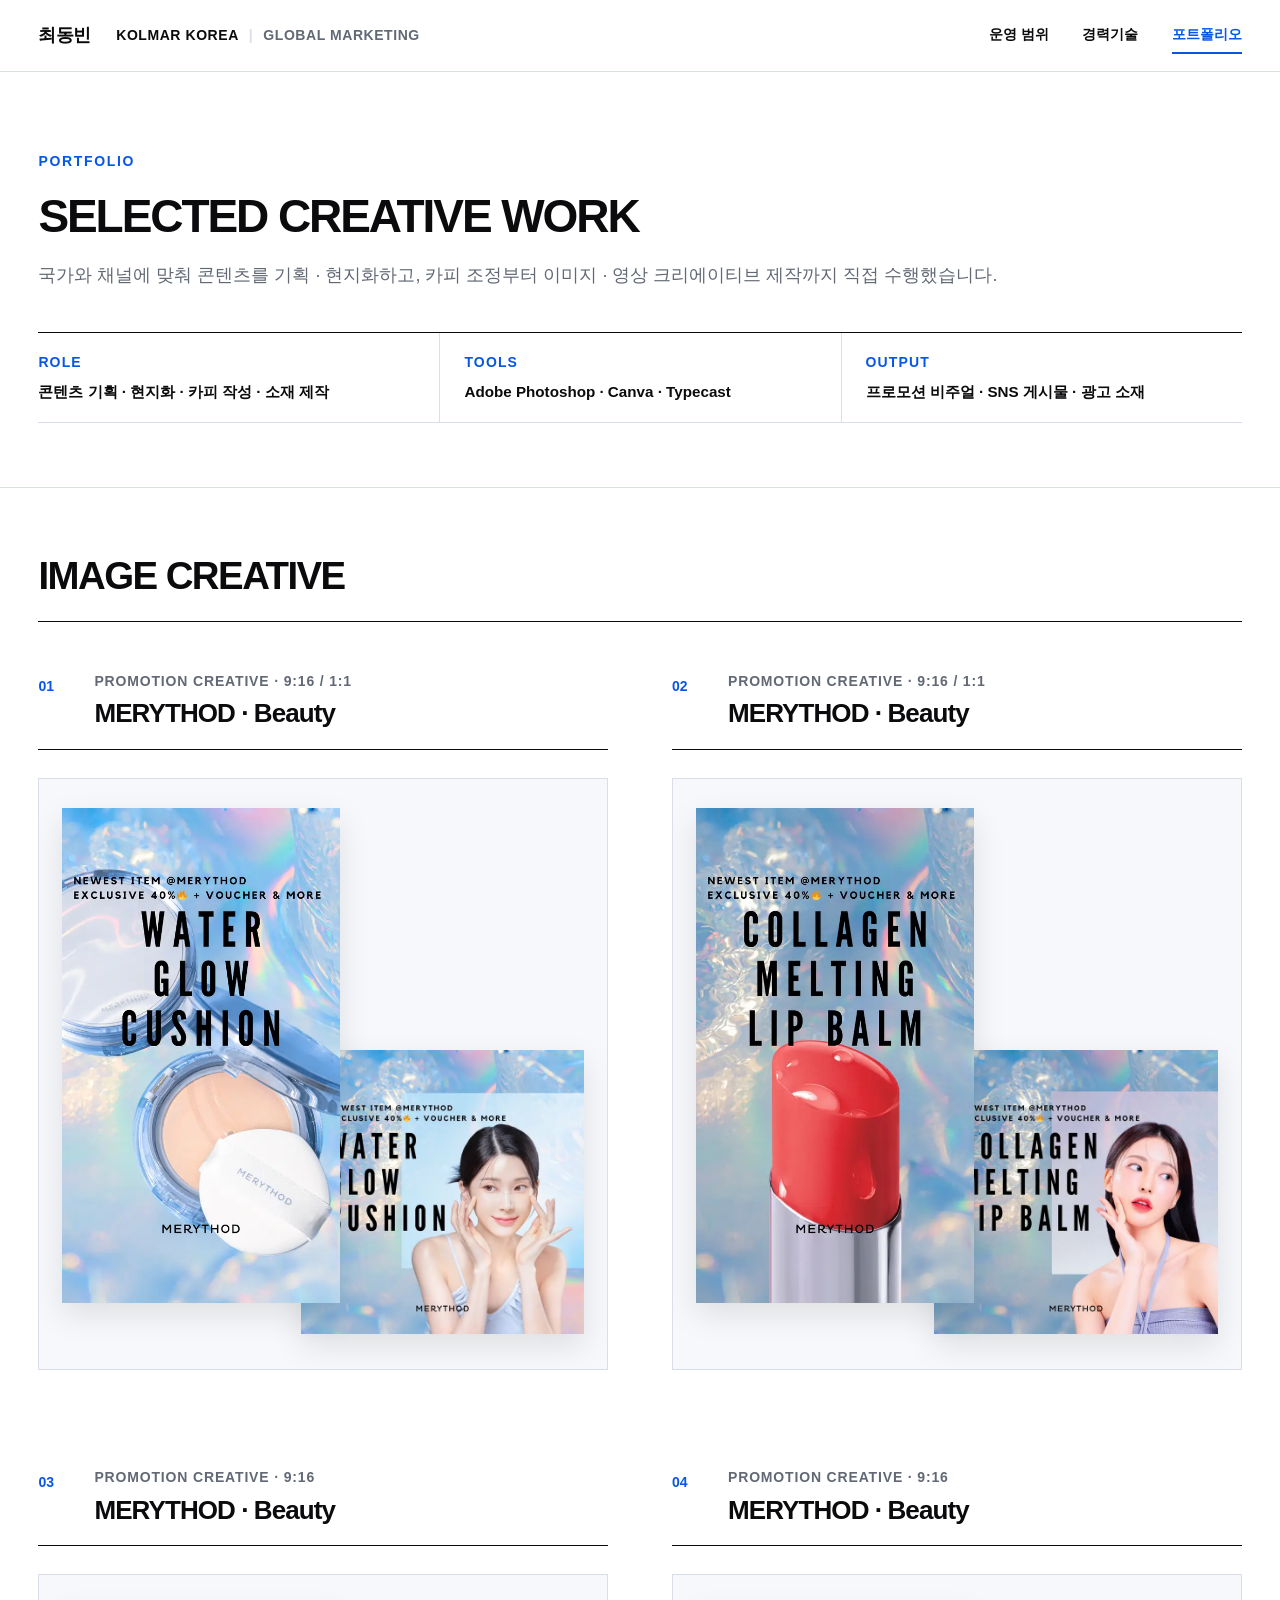
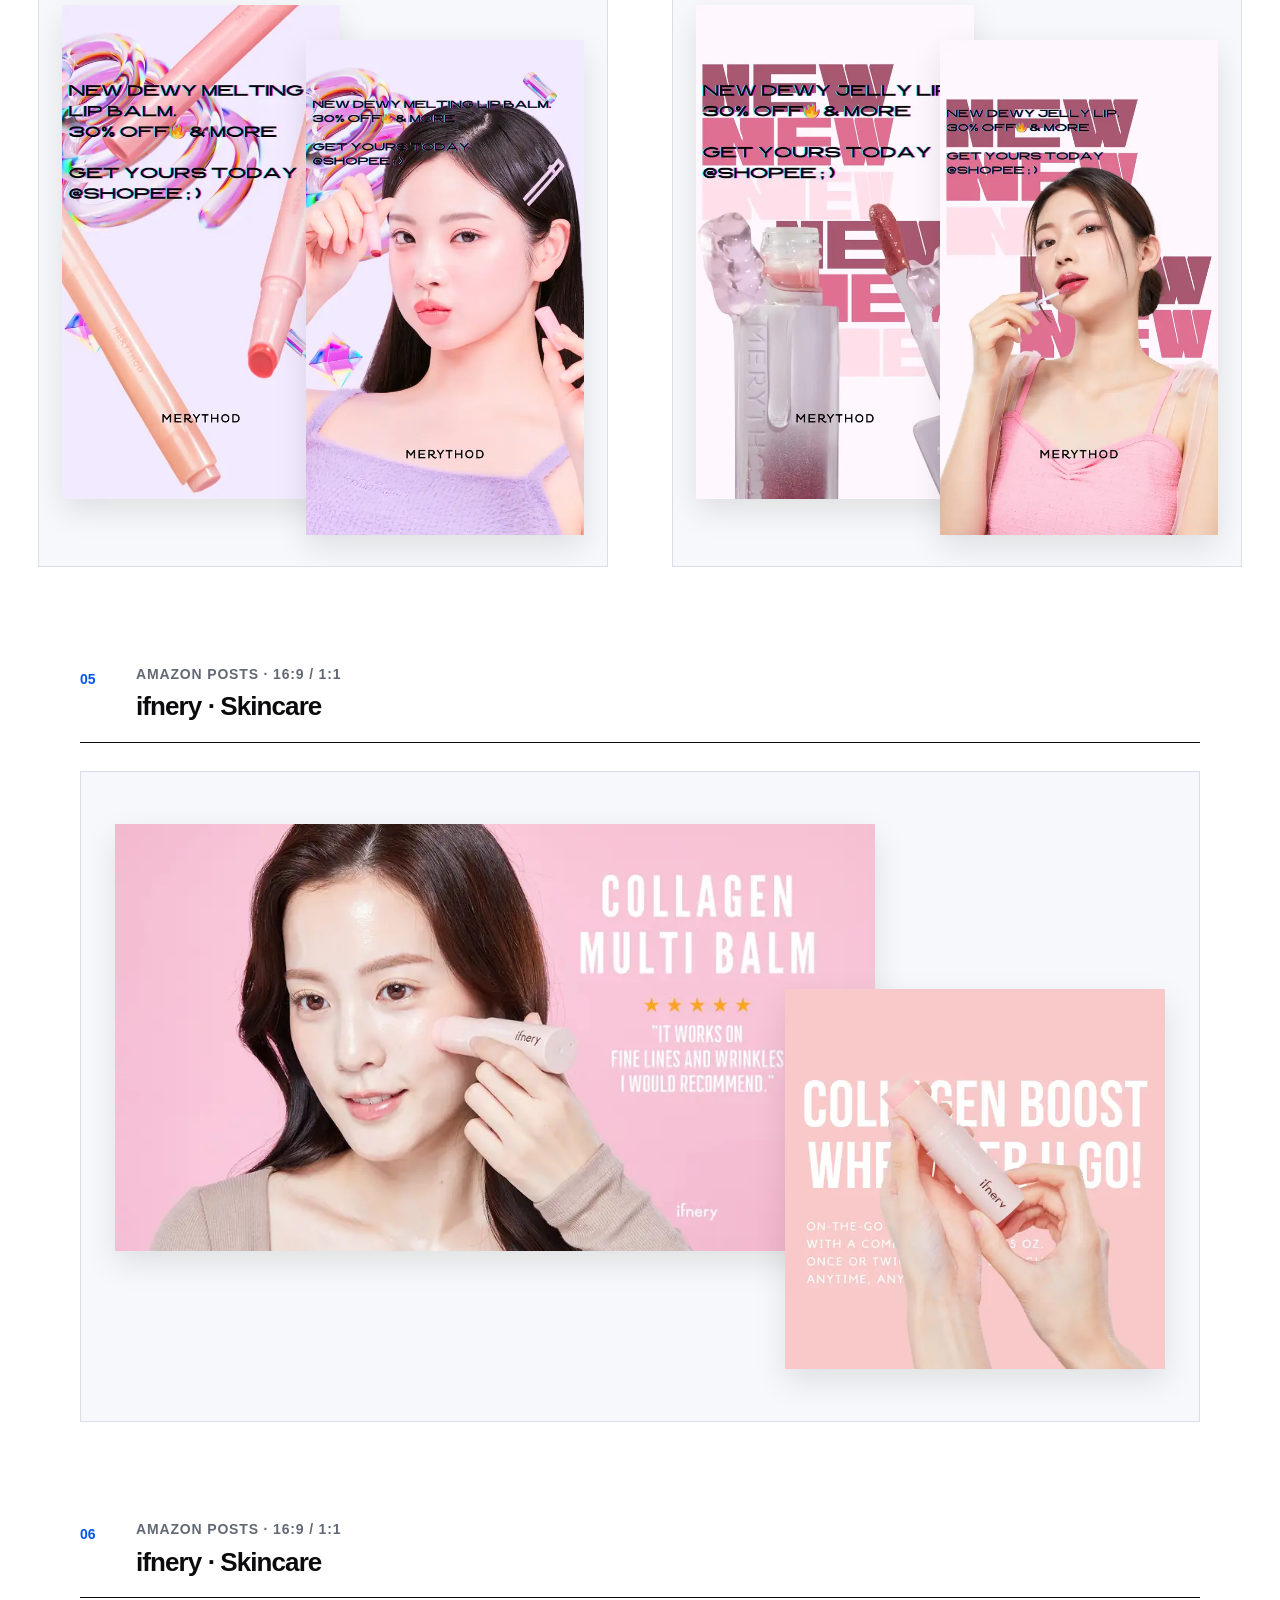
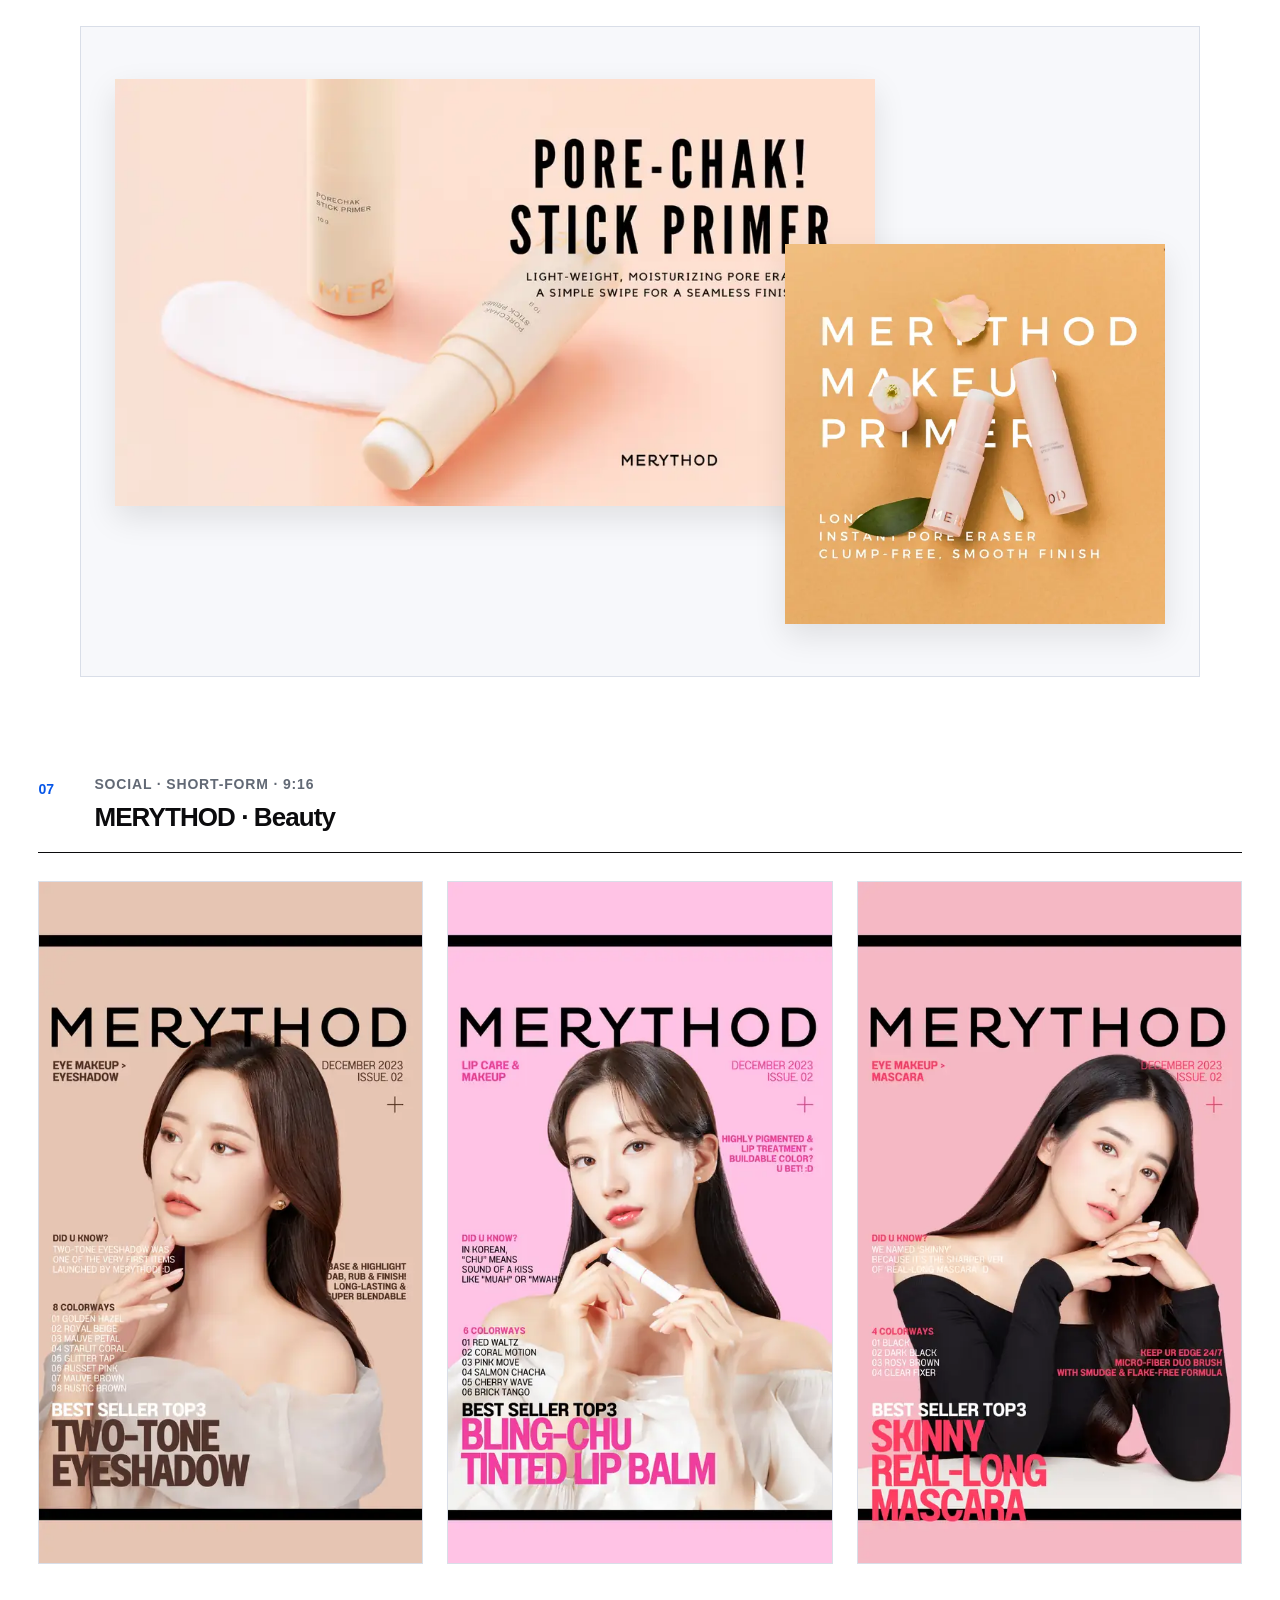
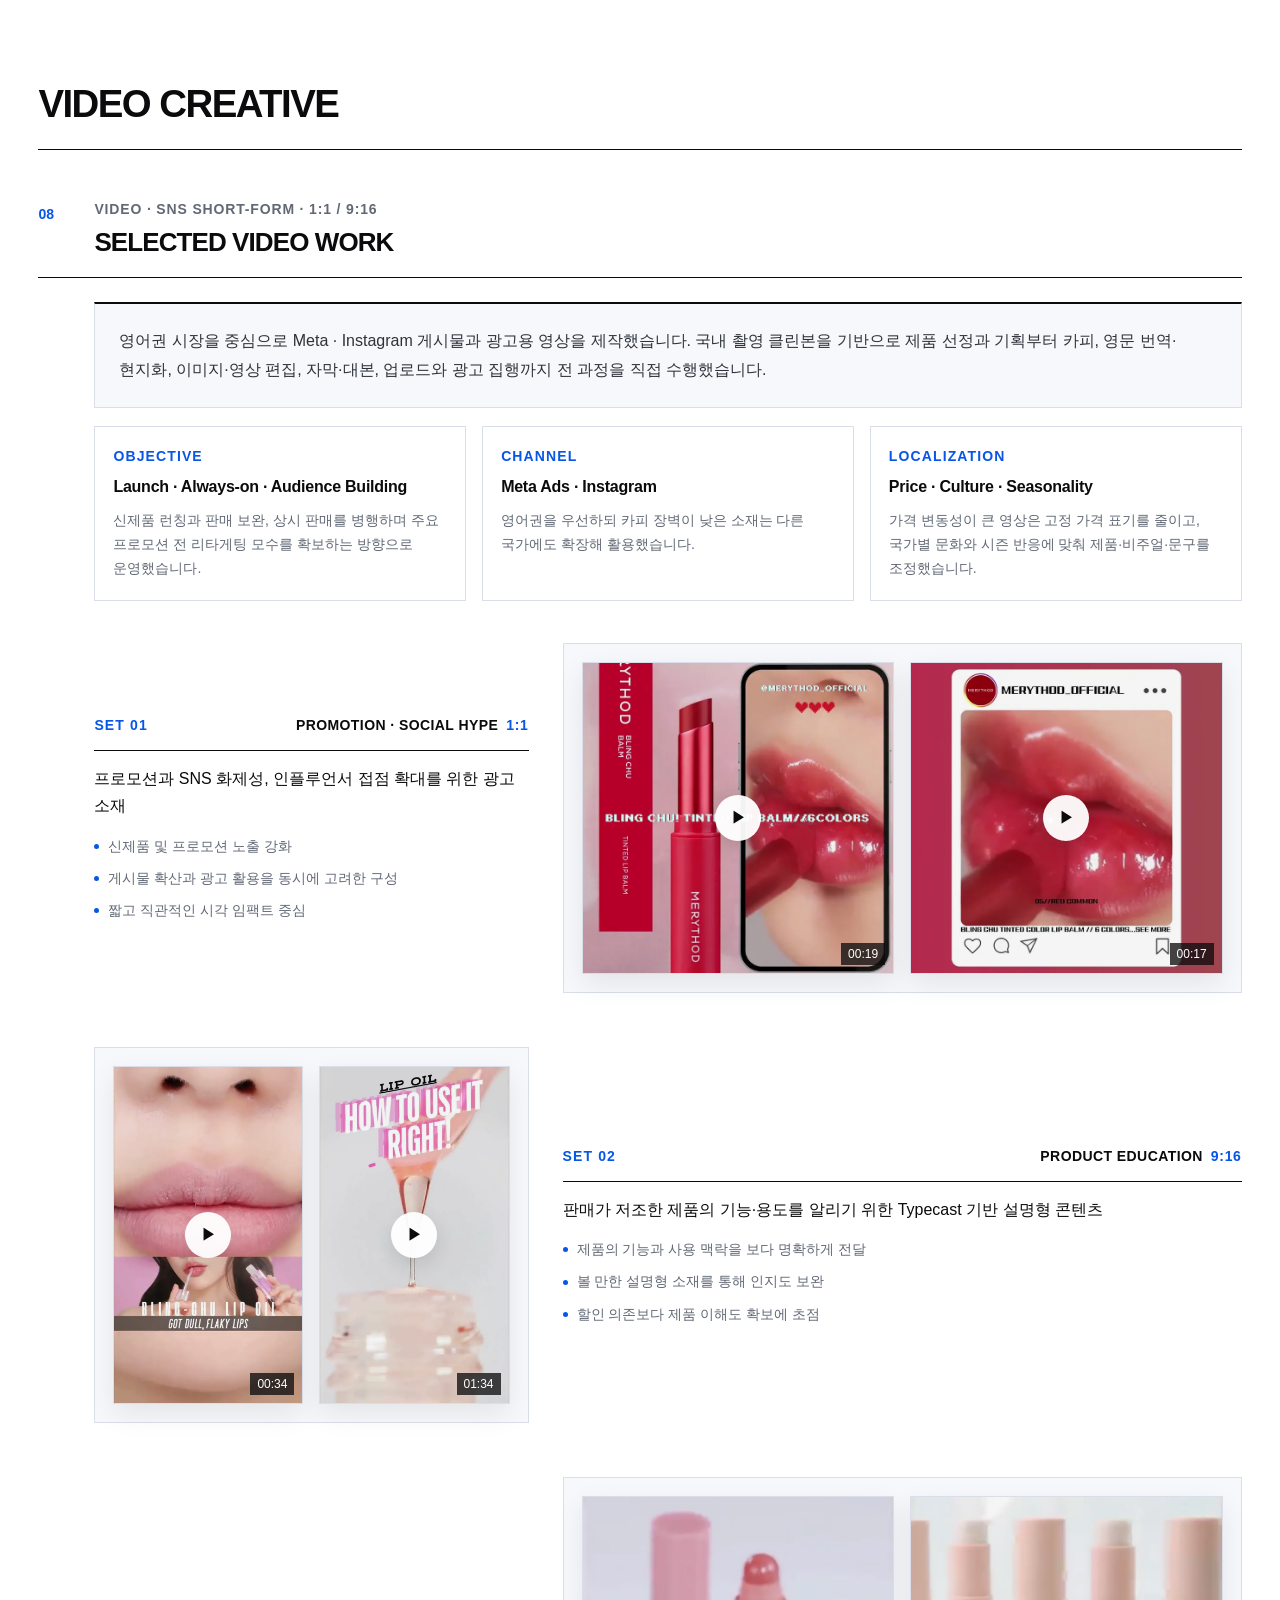
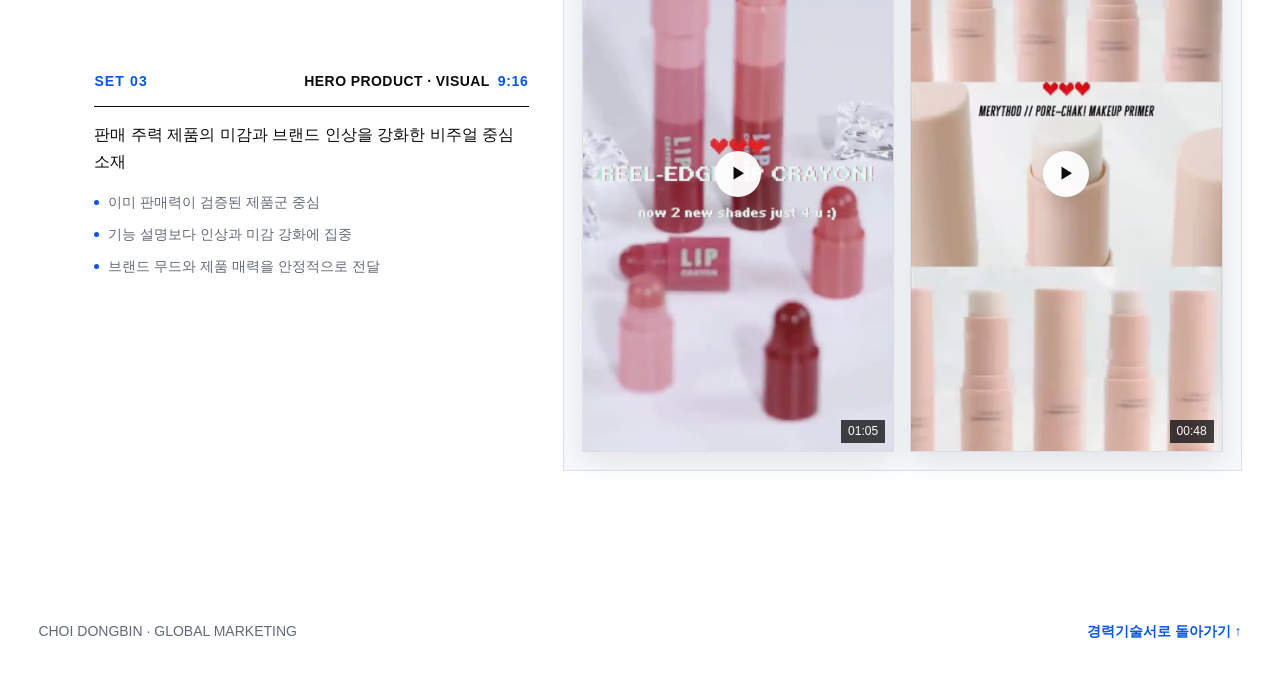
==== portfolio.html @ b10234ad "Refresh portfolio equal-column stylesheet" ====
<!doctype html>
<html lang="ko">
<head>
  <meta charset="UTF-8" />
  <meta name="viewport" content="width=device-width, initial-scale=1.0" />
  <meta name="description" content="최동빈 포트폴리오 | 글로벌 마케팅 콘텐츠 기획 · 현지화 · 크리에이티브 제작" />
  <meta name="theme-color" content="#ffffff" />
  <title>최동빈 | 포트폴리오</title>
  <link rel="stylesheet" href="styles.css?v=20260928-equal-meta-2" />
  <script src="script.js" defer></script>
</head>
<body>
  <a class="skip-link" href="#main">본문으로 바로가기</a>
  <header class="site-header">
    <a class="brand" href="index.html#top">최동빈</a>
    <div class="application-label" aria-label="지원 회사 및 직무">
      <strong>KOLMAR KOREA</strong>
      <span class="application-divider" aria-hidden="true">|</span>
      <span class="application-role">GLOBAL MARKETING</span>
    </div>
    <button class="menu-button" type="button" aria-expanded="false" aria-controls="site-nav">
      <span></span><span></span><span></span><span class="sr-only">메뉴 열기</span>
    </button>
    <nav id="site-nav" class="site-nav" aria-label="주요 메뉴">
      <a href="index.html#scope">운영 범위</a>
      <a href="index.html#career">경력기술</a>
      <a href="portfolio.html" aria-current="page">포트폴리오</a>
    </nav>
  </header>

  <main id="main" class="portfolio-main">
    <section class="portfolio-hero shell">
      <div class="eyebrow">PORTFOLIO</div>
      <h1>SELECTED CREATIVE WORK</h1>
      <p class="portfolio-intro">국가와 채널에 맞춰 콘텐츠를 기획 · 현지화하고, 카피 조정부터 이미지 · 영상 크리에이티브 제작까지 직접 수행했습니다.</p>

      <div class="portfolio-meta" aria-label="포트폴리오 제작 범위">
        <div><span>ROLE</span><strong>콘텐츠 기획 · 현지화 · 카피 작성 · 소재 제작</strong></div>
        <div><span>TOOLS</span><strong>Adobe Photoshop · Canva · Typecast</strong></div>
        <div><span>OUTPUT</span><strong>프로모션 비주얼 · SNS 게시물 · 광고 소재</strong></div>
      </div>
    </section>

    <section class="portfolio-gallery shell" aria-label="선별 크리에이티브 작업물">
      <header class="portfolio-section-intro" aria-labelledby="image-creative-title">
        <div class="portfolio-section-copy">
          <h2 id="image-creative-title">IMAGE CREATIVE</h2>
</div>
      </header>
      <div class="portfolio-pair">
        <article class="creative-case">
          <header class="creative-head">
            <span>01</span>
            <div>
              <p>PROMOTION CREATIVE · 9:16 / 1:1</p>
              <h2>MERYTHOD · Beauty</h2>
            </div>
          </header>
          <div class="creative-stack mixed-stack">
            <img class="creative-portrait" src="assets/portfolio/water-glow-916.webp" alt="메리쏘드 Water Glow Cushion 9대16 프로비디오 크리에이티브" />
            <img class="creative-square" src="assets/portfolio/water-glow-square.webp" alt="메리쏘드 Water Glow Cushion 1대1 프로비디오 크리에이티브" />
          </div>
        </article>

        <article class="creative-case">
          <header class="creative-head">
            <span>02</span>
            <div>
              <p>PROMOTION CREATIVE · 9:16 / 1:1</p>
              <h2>MERYTHOD · Beauty</h2>
            </div>
          </header>
          <div class="creative-stack mixed-stack">
            <img class="creative-portrait" src="assets/portfolio/collagen-916.webp" alt="메리쏘드 Collagen Melting Lip Balm 9대16 프로비디오 크리에이티브" loading="lazy" decoding="async" />
            <img class="creative-square" src="assets/portfolio/collagen-square.webp" alt="메리쏘드 Collagen Melting Lip Balm 1대1 프로비디오 크리에이티브" loading="lazy" decoding="async" />
          </div>
        </article>
      </div>

      <div class="portfolio-pair">
        <article class="creative-case">
          <header class="creative-head">
            <span>03</span>
            <div>
              <p>PROMOTION CREATIVE · 9:16</p>
              <h2>MERYTHOD · Beauty</h2>
            </div>
          </header>
          <div class="creative-stack portrait-duo">
            <img src="assets/portfolio/dewy-1.webp" alt="메리쏘드 Dewy Melting Lip Balm 제품 중심 9대16 크리에이티브" loading="lazy" decoding="async" />
            <img src="assets/portfolio/dewy-2.webp" alt="메리쏘드 Dewy Melting Lip Balm 모델 중심 9대16 크리에이티브" loading="lazy" decoding="async" />
          </div>
        </article>

        <article class="creative-case">
          <header class="creative-head">
            <span>04</span>
            <div>
              <p>PROMOTION CREATIVE · 9:16</p>
              <h2>MERYTHOD · Beauty</h2>
            </div>
          </header>
          <div class="creative-stack portrait-duo">
            <img src="assets/portfolio/jelly-1.webp" alt="메리쏘드 Jelly Lip 제품 중심 9대16 크리에이티브" loading="lazy" decoding="async" />
            <img src="assets/portfolio/jelly-2.webp" alt="메리쏘드 Jelly Lip 모델 중심 9대16 크리에이티브" loading="lazy" decoding="async" />
          </div>
        </article>
      </div>

      <article class="creative-case wide-case">
        <header class="creative-head">
          <span>05</span>
          <div>
            <p>AMAZON POSTS · 16:9 / 1:1</p>
            <h2>ifnery · Skincare</h2>
          </div>
        </header>
        <div class="creative-stack wide-stack">
          <img class="creative-landscape" src="assets/portfolio/amazon-multi-1.webp" alt="이프너리 Collagen Multi Balm Amazon Post 가로형 크리에이티브" loading="lazy" decoding="async" />
          <img class="creative-square" src="assets/portfolio/amazon-multi-2.webp" alt="이프너리 Collagen Multi Balm Amazon Post 정사각형 크리에이티브" loading="lazy" decoding="async" />
        </div>
      </article>

      <article class="creative-case wide-case">
        <header class="creative-head">
          <span>06</span>
          <div>
            <p>AMAZON POSTS · 16:9 / 1:1</p>
            <h2>ifnery · Skincare</h2>
          </div>
        </header>
        <div class="creative-stack wide-stack">
          <img class="creative-landscape" src="assets/portfolio/amazon-primer-1.webp" alt="메리쏘드 Pore-Chak Stick Primer Amazon Post 가로형 크리에이티브" loading="lazy" decoding="async" />
          <img class="creative-square" src="assets/portfolio/amazon-primer-2.webp" alt="메리쏘드 Pore-Chak Stick Primer Amazon Post 정사각형 크리에이티브" loading="lazy" decoding="async" />
        </div>
      </article>

      <article class="creative-case editorial-case">
        <header class="creative-head">
          <span>07</span>
          <div>
            <p>SOCIAL · SHORT-FORM · 9:16</p>
            <h2>MERYTHOD · Beauty</h2>
          </div>
        </header>
        <div class="editorial-grid">
          <figure>
            <img src="assets/portfolio/editorial-eyeshadow.webp" alt="메리쏘드 Two-tone Eyeshadow 잡지형 숏폼 크리에이티브" loading="lazy" decoding="async" />
          </figure>
          <figure>
            <img src="assets/portfolio/editorial-lip.webp" alt="메리쏘드 Bling-Chu Tinted Lip Balm 잡지형 숏폼 크리에이티브" loading="lazy" decoding="async" />
          </figure>
          <figure>
            <img src="assets/portfolio/editorial-mascara.webp" alt="메리쏘드 Skinny Real-Long Mascara 잡지형 숏폼 크리에이티브" loading="lazy" decoding="async" />
          </figure>
        </div>
      </article>

      <header class="portfolio-section-intro portfolio-section-intro--video" aria-labelledby="video-creative-title">
        <div class="portfolio-section-copy">
          <h2 id="video-creative-title">VIDEO CREATIVE</h2>
</div>
      </header>

      <article class="creative-case video-case">
        <header class="creative-head">
          <span>08</span>
          <div>
            <p>VIDEO · SNS SHORT-FORM · 1:1 / 9:16</p>
            <h2>SELECTED VIDEO WORK</h2>
          </div>
        </header>

        <div class="video-intro-panel">
          <p class="video-lead">
            영어권 시장을 중심으로 Meta · Instagram 게시물과 광고용 영상을 제작했습니다.
            국내 촬영 클린본을 기반으로 제품 선정과 기획부터 카피, 영문 번역·현지화,
            이미지·영상 편집, 자막·대본, 업로드와 광고 집행까지 전 과정을 직접 수행했습니다.
          </p>

          <div class="video-overview" aria-label="영상 크리에이티브 운영 맥락">
            <article>
              <span>OBJECTIVE</span>
              <strong>Launch · Always-on · Audience Building</strong>
              <p>신제품 런칭과 판매 보완, 상시 판매를 병행하며 주요 프로모션 전 리타게팅 모수를 확보하는 방향으로 운영했습니다.</p>
            </article>

            <article>
              <span>CHANNEL</span>
              <strong>Meta Ads · Instagram</strong>
              <p>영어권을 우선하되 카피 장벽이 낮은 소재는 다른 국가에도 확장해 활용했습니다.</p>
            </article>

            <article>
              <span>LOCALIZATION</span>
              <strong>Price · Culture · Seasonality</strong>
              <p>가격 변동성이 큰 영상은 고정 가격 표기를 줄이고, 국가별 문화와 시즌 반응에 맞춰 제품·비주얼·문구를 조정했습니다.</p>
            </article>
          </div>
        </div>

        <div class="video-showcases" aria-label="비디오 크리에이티브 3개 세트">
          <section class="video-showcase">
            <div class="video-showcase-copy">
              <div class="video-set-head">
                <span>SET 01</span>
                <div class="video-set-meta">
                  <strong>PROMOTION · SOCIAL HYPE</strong>
                  <em>1:1</em>
                </div>
              </div>

              <p class="video-set-purpose">프로모션과 SNS 화제성, 인플루언서 접점 확대를 위한 광고 소재</p>

              <ul class="video-set-points">
                <li>신제품 및 프로모션 노출 강화</li>
                <li>게시물 확산과 광고 활용을 동시에 고려한 구성</li>
                <li>짧고 직관적인 시각 임팩트 중심</li>
              </ul>
            </div>

            <div class="video-showcase-media video-showcase-media--square">
              <button class="video-card video-card--square" type="button"
                data-video="assets/portfolio/video/merythod-bling-chu-social-01-1x1.mp4"
                data-poster="assets/portfolio/video/merythod-bling-chu-social-01-1x1.webp"
                aria-label="비디오 세트 01 첫 번째 영상 재생">
                <img src="assets/portfolio/video/merythod-bling-chu-social-01-1x1.webp" alt="" loading="lazy" decoding="async" />
                <span class="video-play" aria-hidden="true">▶</span>
                <span class="video-duration">00:19</span>
              </button>

              <button class="video-card video-card--square" type="button"
                data-video="assets/portfolio/video/merythod-bling-chu-social-02-1x1.mp4"
                data-poster="assets/portfolio/video/merythod-bling-chu-social-02-1x1.webp"
                aria-label="비디오 세트 01 두 번째 영상 재생">
                <img src="assets/portfolio/video/merythod-bling-chu-social-02-1x1.webp" alt="" loading="lazy" decoding="async" />
                <span class="video-play" aria-hidden="true">▶</span>
                <span class="video-duration">00:17</span>
              </button>
            </div>
          </section>

          <section class="video-showcase video-showcase--reverse">
            <div class="video-showcase-copy">
              <div class="video-set-head">
                <span>SET 02</span>
                <div class="video-set-meta">
                  <strong>PRODUCT EDUCATION</strong>
                  <em>9:16</em>
                </div>
              </div>

              <p class="video-set-purpose">판매가 저조한 제품의 기능·용도를 알리기 위한 Typecast 기반 설명형 콘텐츠</p>

              <ul class="video-set-points">
                <li>제품의 기능과 사용 맥락을 보다 명확하게 전달</li>
                <li>볼 만한 설명형 소재를 통해 인지도 보완</li>
                <li>할인 의존보다 제품 이해도 확보에 초점</li>
              </ul>
            </div>

            <div class="video-showcase-media video-showcase-media--portrait">
              <button class="video-card video-card--portrait" type="button"
                data-video="assets/portfolio/video/merythod-lip-oil-typescript-01-9x16.mp4"
                data-poster="assets/portfolio/video/merythod-lip-oil-typescript-01-9x16.webp"
                aria-label="비디오 세트 02 첫 번째 영상 재생">
                <img src="assets/portfolio/video/merythod-lip-oil-typescript-01-9x16.webp" alt="" loading="lazy" decoding="async" />
                <span class="video-play" aria-hidden="true">▶</span>
                <span class="video-duration">00:34</span>
              </button>

              <button class="video-card video-card--portrait" type="button"
                data-video="assets/portfolio/video/merythod-lip-oil-typescript-02-9x16.mp4"
                data-poster="assets/portfolio/video/merythod-lip-oil-typescript-02-9x16.webp"
                aria-label="비디오 세트 02 두 번째 영상 재생">
                <img src="assets/portfolio/video/merythod-lip-oil-typescript-02-9x16.webp" alt="" loading="lazy" decoding="async" />
                <span class="video-play" aria-hidden="true">▶</span>
                <span class="video-duration">01:34</span>
              </button>
            </div>
          </section>

          <section class="video-showcase">
            <div class="video-showcase-copy">
              <div class="video-set-head">
                <span>SET 03</span>
                <div class="video-set-meta">
                  <strong>HERO PRODUCT · VISUAL</strong>
                  <em>9:16</em>
                </div>
              </div>

              <p class="video-set-purpose">판매 주력 제품의 미감과 브랜드 인상을 강화한 비주얼 중심 소재</p>

              <ul class="video-set-points">
                <li>이미 판매력이 검증된 제품군 중심</li>
                <li>기능 설명보다 인상과 미감 강화에 집중</li>
                <li>브랜드 무드와 제품 매력을 안정적으로 전달</li>
              </ul>
            </div>

            <div class="video-showcase-media video-showcase-media--portrait">
              <button class="video-card video-card--portrait" type="button"
                data-video="assets/portfolio/video/merythod-lip-crayon-9x16.mp4"
                data-poster="assets/portfolio/video/merythod-lip-crayon-9x16.webp"
                aria-label="비디오 세트 03 첫 번째 영상 재생">
                <img src="assets/portfolio/video/merythod-lip-crayon-9x16.webp" alt="" loading="lazy" decoding="async" />
                <span class="video-play" aria-hidden="true">▶</span>
                <span class="video-duration">01:05</span>
              </button>

              <button class="video-card video-card--portrait" type="button"
                data-video="assets/portfolio/video/merythod-pore-chak-stick-primer-9x16.mp4"
                data-poster="assets/portfolio/video/merythod-pore-chak-stick-primer-9x16.webp"
                aria-label="비디오 세트 03 두 번째 영상 재생">
                <img src="assets/portfolio/video/merythod-pore-chak-stick-primer-9x16.webp" alt="" loading="lazy" decoding="async" />
                <span class="video-play" aria-hidden="true">▶</span>
                <span class="video-duration">00:48</span>
              </button>
            </div>
          </section>
        </div>
      </article>
    </section>

    <div class="video-modal" id="video-modal" hidden aria-hidden="true">
      <div class="video-modal-backdrop" data-video-close></div>
      <div class="video-modal-dialog" role="dialog" aria-modal="true" aria-label="비디오 크리에이티브 영상 재생">
        <button class="video-modal-close" type="button" data-video-close aria-label="영상 닫기">×</button>
        <video id="video-player" controls playsinline preload="none"></video>
      </div>
    </div>
  </main>

  <footer class="site-footer shell">
    <span>CHOI DONGBIN · GLOBAL MARKETING</span>
    <a href="index.html#top">경력기술서로 돌아가기 ↑</a>
  </footer>
</body>
</html>
---- styles.css ----
:root {
  --white:#fff;
  --black:#0b0b0d;
  --muted:#626975;
  --blue:#0756e8;
  --soft:#f3f6fd;
  --line:#d9dee8;
  --max:1180px;
  --gutter:clamp(22px,4.5vw,64px);
  --sans:Pretendard,"Noto Sans KR","Apple SD Gothic Neo","Malgun Gothic",Arial,sans-serif;

  /* Five-tier type scale */
  --text-small:14px;
  --text-body:16px;
  --text-emphasis:18px;
  --text-title:26px;
  --text-display:46px;
}
*{box-sizing:border-box}
html{scroll-behavior:smooth}
body{margin:0;background:var(--white);color:var(--black);font-family:var(--sans);font-size:var(--text-body);line-height:1.7;word-break:keep-all}
a{color:inherit;text-decoration:none}
button{font:inherit}
em{font-style:normal;color:var(--blue)}
section{scroll-margin-top:78px}
.shell{width:min(100%,var(--max));margin:0 auto;padding-left:var(--gutter);padding-right:var(--gutter)}
.sr-only{position:absolute;width:1px;height:1px;margin:-1px;overflow:hidden;clip:rect(0,0,0,0);white-space:nowrap}
.skip-link{position:fixed;top:-60px;left:12px;z-index:100;padding:10px 14px;background:var(--blue);color:#fff;font-weight:700}
.skip-link:focus{top:12px}
.site-header{position:fixed;inset:0 0 auto;z-index:50;height:72px;padding:0 var(--gutter);display:flex;align-items:center;justify-content:space-between;background:rgba(255,255,255,.96);border-bottom:1px solid var(--line);backdrop-filter:blur(10px)}
.brand{font-size:var(--text-emphasis);font-weight:850;letter-spacing:-.04em}
.application-label{margin-left:26px;margin-right:auto;display:flex;align-items:center;gap:10px;font-size:var(--text-small);letter-spacing:.04em}
.application-label strong{font-weight:850}
.application-label .application-role{color:var(--muted);font-weight:700}
.application-label .application-divider{color:var(--line);font-weight:700}
.site-nav{display:flex;gap:clamp(18px,2.6vw,38px);font-size:var(--text-small);font-weight:700}
.site-nav a{padding:6px 0;border-bottom:2px solid transparent}
.site-nav a:hover,.site-nav a:focus-visible{color:var(--blue);border-color:var(--blue)}
.menu-button{display:none;width:42px;height:42px;padding:10px;border:1px solid var(--line);background:#fff}
.menu-button>span:not(.sr-only){display:block;height:2px;margin:4px 0;background:currentColor}
.hero{padding-top:142px;padding-bottom:100px;border-bottom:1px solid var(--line)}
.eyebrow{margin-bottom:34px;color:var(--blue);font-size:var(--text-small);font-weight:850;letter-spacing:.12em}
.hero-grid{display:grid;grid-template-columns:minmax(0,1.45fr) minmax(280px,.7fr);gap:clamp(48px,8vw,110px);align-items:end}
.hero h1{margin:0;font-size:var(--text-display);line-height:1.2;letter-spacing:-.06em}
.hero-copy{max-width:760px;margin:34px 0 0;font-size:var(--text-emphasis);line-height:1.9;color:#2c3036}
.hero-summary{margin:0;border-top:1px solid var(--black)}
.hero-summary div{padding:21px 0;border-bottom:1px solid var(--line)}
.hero-summary dt{color:var(--blue);font-size:var(--text-small);font-weight:850;letter-spacing:.04em}
.hero-summary dd{margin:7px 0 0;font-size:var(--text-emphasis);font-weight:760;letter-spacing:-.025em}
.role-hero{padding-top:132px;padding-bottom:86px}
.role-hero-head{display:grid;grid-template-columns:minmax(0,1fr) minmax(300px,.7fr);gap:clamp(44px,7vw,96px);align-items:end}
.hero-kicker{margin:0 0 14px;color:var(--muted);font-size:var(--text-small);font-weight:700;letter-spacing:.02em}
.role-hero h1{margin:0;font-size:var(--text-display);line-height:1.18;letter-spacing:-.055em}
.role-hero-intro{margin:0 0 5px;font-size:var(--text-emphasis);line-height:1.9;color:#2c3036}
.role-experience-grid{display:grid;grid-template-columns:repeat(2,minmax(0,1fr));margin-top:54px;border-top:1px solid var(--black);border-left:1px solid var(--line)}
.role-experience{min-height:220px;padding:28px 30px 30px;border-right:1px solid var(--line);border-bottom:1px solid var(--line)}
.role-experience>span{display:block;margin-bottom:24px;color:var(--blue);font-size:var(--text-small);font-weight:850}
.role-experience h2{margin:0 0 13px;font-size:var(--text-title);letter-spacing:-.035em}
.role-experience p{margin:0;color:var(--muted);font-size:var(--text-body);line-height:1.85}
.role-hero-meta{display:grid;grid-template-columns:1fr 1.4fr 1fr;margin:38px 0 0;border-top:1px solid var(--black)}
.role-hero-meta div{padding:18px 22px 0 0}
.role-hero-meta dt{color:var(--blue);font-size:var(--text-small);font-weight:850;letter-spacing:.08em}
.role-hero-meta dd{margin:6px 0 0;font-size:var(--text-small);font-weight:700}
.role-hero-head.compact{grid-template-columns:1fr}
.role-hero-head.compact h1{font-size:var(--text-display)}
.role-hero-tagline{margin:18px 0 0;color:var(--muted);font-size:var(--text-emphasis);font-weight:650;letter-spacing:-.02em}
.role-experience p strong{display:inline-block;margin-bottom:5px;color:var(--black);font-size:var(--text-body)}
.role-qualification-grid{display:grid;grid-template-columns:1fr 1fr;gap:0 42px;margin-top:38px;border-top:1px solid var(--black)}
.role-qualification-grid article{padding:24px 0;border-bottom:1px solid var(--line)}
.role-qualification-grid span{display:block;margin-bottom:8px;color:var(--blue);font-size:var(--text-small);font-weight:850;letter-spacing:.08em}
.role-qualification-grid strong{display:block;font-size:var(--text-body);line-height:1.7}
.role-qualification-grid p{margin:8px 0 0;color:var(--muted);font-size:var(--text-small);line-height:1.75}
.role-outcomes{display:grid;gap:7px;margin-top:18px;padding-top:16px;border-top:1px solid var(--line)}
.role-outcomes b{font-size:var(--text-small);line-height:1.55}
.brand-pair{display:grid;grid-template-columns:1fr 1fr;gap:12px;margin:4px 0 16px}
.brand-pair div{padding:12px 14px;background:var(--soft)}
.brand-pair strong{display:block;font-size:var(--text-body)}
.brand-pair small{display:block;margin-top:2px;color:var(--muted);font-size:var(--text-small)}
.stakeholder-list{display:grid;gap:11px}
.stakeholder-list p{margin:0}
.stakeholder-list strong{color:var(--black)}
.credential-list{display:grid;grid-template-columns:1fr;gap:0;margin-top:4px}
.credential-list div{display:grid;grid-template-columns:1fr auto;align-items:center;gap:18px;padding:14px 0;border-bottom:1px solid var(--line)}
.credential-list strong{font-size:var(--text-emphasis);letter-spacing:-.02em}
.credential-list time{color:var(--muted);font-size:var(--text-small)}
.oa-list{display:grid;gap:6px;margin-top:2px}
.oa-list strong{font-size:var(--text-body);line-height:1.5}
.qualification-card{min-width:0}
.qualification-label{display:block}
.certification-links{display:grid;grid-template-columns:1fr 1fr;gap:10px;margin-top:18px}
.certification-links a{display:flex;flex-direction:column;align-items:flex-start;justify-content:flex-start;gap:5px;padding:13px 14px;border:1px solid var(--line);transition:.15s ease}
.certification-links a:hover,.certification-links a:focus-visible{border-color:var(--blue);color:var(--blue)}
.certification-links span{margin:0;color:inherit;font-size:var(--text-small);font-weight:800;line-height:1.45;letter-spacing:0}
.certification-links small{display:block;color:var(--muted);font-size:var(--text-small);font-weight:700}
.section{padding-top:104px;padding-bottom:112px;border-bottom:1px solid var(--line)}
.section-head{display:grid;grid-template-columns:48px 1fr;align-items:end;padding-bottom:24px;border-bottom:2px solid var(--black)}
.section-head span{margin-bottom:8px;color:var(--blue);font-size:var(--text-small);font-weight:850}
.section-head h2{margin:0;font-size:var(--text-display);line-height:1.15;letter-spacing:-.055em}
.summary-grid{display:grid;grid-template-columns:1.18fr .82fr;gap:clamp(48px,8vw,110px);padding-top:56px}
.summary-main h3{margin:0 0 28px;font-size:var(--text-title);line-height:1.35;letter-spacing:-.045em}
.summary-main p{margin:0 0 18px;font-size:var(--text-body)}
.facts{margin:0;border-top:1px solid var(--black)}
.facts div{display:grid;grid-template-columns:110px 1fr;gap:18px;padding:20px 0;border-bottom:1px solid var(--line)}
.facts dt{color:var(--blue);font-size:var(--text-small);font-weight:850}
.facts dd{margin:0}
.facts strong{display:block;font-size:var(--text-title);letter-spacing:-.04em}
.facts span{display:block;margin-top:4px;color:var(--muted);font-size:var(--text-small)}
.market-table{width:min(100%,920px);margin:40px auto 0;border-top:1px solid var(--black)}
.market-row{display:grid;grid-template-columns:140px 430px 250px;gap:24px;align-items:center;padding:14px 0;border-bottom:1px solid var(--line);font-size:var(--text-body)}
.market-row>div:first-child{font-weight:780}
.market-row>div:last-child{display:flex;justify-content:flex-start;align-items:baseline;gap:12px;text-align:left;color:var(--muted)}
.market-row>div:last-child small{min-width:64px;color:var(--black);font-size:var(--text-small);font-weight:750}
.market-head{color:var(--blue);font-size:var(--text-small);font-weight:850;letter-spacing:.04em}
.market-head>div:last-child{color:var(--blue)}
.career-section{padding-bottom:46px}
.career-card{padding:46px 0 54px;border-bottom:1px solid var(--line)}
.career-title{display:grid;grid-template-columns:max-content minmax(0,1fr);column-gap:18px;row-gap:16px;align-items:center}
.career-no{font-size:var(--text-small);font-weight:850;line-height:1;color:var(--blue)}
.career-meta{display:flex;flex-direction:row;align-items:center;flex-wrap:wrap;gap:8px 16px;font-size:var(--text-small)}
.career-meta time{color:var(--muted)}
.career-meta time,.credential-list time,.market-row>div:last-child,.fit-metrics strong{font-variant-numeric:tabular-nums}
.career-meta span{color:var(--blue);font-size:var(--text-small);font-weight:800}
.career-title h3{grid-column:1/-1;margin:0;font-size:var(--text-title);line-height:1.3;letter-spacing:-.045em}
.role-box{margin:22px 0 0;padding:15px 18px;background:var(--soft);box-shadow:inset 3px 0 0 var(--blue);font-size:var(--text-body)}
.role-box strong{display:block;margin-bottom:4px;color:var(--blue);font-size:var(--text-small)}
.career-body{margin:28px 0 0}
.career-body.two-col{display:grid;grid-template-columns:1fr;gap:28px}
.career-body.two-col>div+div{padding-top:26px;border-top:1px solid var(--line)}
.career-body.single-col{max-width:none}
.career-body h4{margin:0 0 14px;color:var(--blue);font-size:var(--text-small)}
ul{margin:0;padding:0;list-style:none}
li{position:relative;padding:4px 0 4px 16px;font-size:var(--text-body);line-height:1.72}
li::before{content:"-";position:absolute;left:0;color:var(--blue)}
.tools-section{padding-bottom:100px}
.tool-grid{display:grid;grid-template-columns:1fr 1fr;gap:0 42px;margin-top:54px;border-top:1px solid var(--black)}
.tool-grid>div{padding:25px 0;border-bottom:1px solid var(--line)}
.tool-grid h3{margin:0 0 9px;font-size:var(--text-body)}
.tool-grid p{margin:0;color:var(--muted);font-size:var(--text-small)}
.site-footer{min-height:90px;display:flex;align-items:center;justify-content:space-between;color:var(--muted);font-size:var(--text-small)}
.site-footer a{color:var(--blue);font-weight:750}
@media (min-width:901px){
  :root{
    --max:1380px;
    --gutter:clamp(28px,3vw,48px);
  }

  .role-hero{
    padding-top:112px;
    padding-bottom:72px;
  }
  .eyebrow{
    margin-bottom:20px;
    font-size:var(--text-small);
  }
  .role-hero-head.compact h1{
    font-size:var(--text-display);
    line-height:1.08;
    letter-spacing:-.045em;
    white-space:nowrap;
  }
  .role-hero-tagline{
    margin-top:14px;
    font-size:var(--text-body);
  }
  .role-experience-grid{
    grid-template-columns:1fr;
    margin-top:38px;
    border-left:0;
  }
  .role-experience{
    display:grid;
    grid-template-columns:48px 300px minmax(0,1fr);
    column-gap:28px;
    row-gap:10px;
    align-items:start;
    min-height:0;
    padding:30px 0;
    border-right:0;
    border-bottom:1px solid var(--line);
  }
  .role-experience>span{
    grid-column:1;
    grid-row:1 / span 2;
    margin:3px 0 0;
  }
  .role-experience h2{
    grid-column:2;
    grid-row:1 / span 2;
    margin:0;
    padding-right:18px;
  }
  .role-experience>p,
  .role-experience>.stakeholder-list,
  .role-experience>.brand-pair{
    grid-column:3;
  }
  .role-experience>.role-outcomes{
    grid-column:3;
    margin-top:4px;
  }
  .role-experience>span{
    font-size:var(--text-small);
  }
  .role-experience h2{
    font-size:var(--text-title);
  }
  .role-experience p{
    font-size:var(--text-body);
    line-height:1.72;
  }
  .role-experience p strong{
    font-size:var(--text-body);
  }
  .role-outcomes{
    margin-top:16px;
    padding-top:14px;
  }
  .role-outcomes b{
    font-size:var(--text-small);
    line-height:1.6;
  }
  .brand-pair{
    gap:14px;
    margin:6px 0 18px;
  }
  .brand-pair div{
    padding:14px 16px;
  }
  .brand-pair strong{
    font-size:var(--text-body);
  }
  .brand-pair small{
    font-size:var(--text-small);
  }
  .stakeholder-list{
    gap:14px;
  }
  .role-qualification-grid{
    grid-template-columns:minmax(300px,.8fr) minmax(0,1.2fr);
    gap:0 64px;
    margin-top:30px;
  }
  .role-qualification-grid article{
    padding:22px 0;
  }
  .role-qualification-grid strong{
    font-size:var(--text-body);
  }
  .role-qualification-grid p{
    font-size:var(--text-small);
    line-height:1.7;
  }
  .oa-list{grid-template-columns:1fr 1fr;gap:8px 28px}
  .oa-list strong{padding:2px 0}

  #scope{
    padding-top:72px;
    padding-bottom:80px;
  }
  #scope .section-head{
    padding-bottom:18px;
  }
  #scope .section-head h2{
    font-size:var(--text-display);
  }
  .market-table{
    width:min(100%,920px);
    margin:30px auto 0;
  }
  .market-row{
    grid-template-columns:140px 430px 250px;
    gap:24px;
    padding:13px 0;
    font-size:var(--text-body);
    line-height:1.5;
  }
  .market-head{
    font-size:var(--text-small);
  }

  #career{
    padding-top:80px;
  }
  #career .career-card{
    width:min(100%,1120px);
    margin-left:auto;
    margin-right:auto;
  }
  #career .section-head{
    padding-bottom:18px;
  }
  #career .section-head h2{
    font-size:var(--text-display);
  }
  .career-card{
    padding:42px 0 50px;
  }
  .career-title{
    grid-template-columns:max-content minmax(0,1fr);
    column-gap:18px;
    row-gap:14px;
  }
  .career-no{
    font-size:var(--text-small);
  }
  .career-meta{
    font-size:var(--text-small);
  }
  .career-title h3{
    grid-column:1/-1;
    font-size:var(--text-title);
    line-height:1.28;
    white-space:nowrap;
  }
  .role-box{
    margin:22px 0 0;
    padding:14px 18px;
    font-size:var(--text-body);
  }
  .career-body{
    margin:28px 0 0;
  }
  .career-body.two-col{
    grid-template-columns:1fr;
    gap:26px;
  }
  .career-body.single-col{
    max-width:none;
  }
  .career-body h4{
    font-size:var(--text-small);
  }
  li{
    padding-top:4px;
    padding-bottom:4px;
    font-size:var(--text-body);
    line-height:1.7;
  }
}


/* Role-fit readability pass */
.fit-content{min-width:0}
.fit-market-lines{display:grid;gap:6px}
.fit-market-lines>div{display:grid;grid-template-columns:max-content minmax(0,1fr);align-items:baseline;column-gap:22px}
.fit-market-lines strong{font-size:var(--text-emphasis);letter-spacing:-.02em;white-space:nowrap}
.fit-market-lines span{color:var(--muted);font-size:var(--text-body)}
.fit-lead{display:grid;gap:4px}
.fit-lead strong{font-size:var(--text-emphasis);letter-spacing:-.02em;white-space:nowrap}
.fit-lead span{color:var(--muted);font-size:var(--text-body)}
.fit-metrics{display:flex;flex-wrap:wrap;gap:18px 42px;margin-top:14px}
.fit-metrics>div{display:grid;gap:2px}
.proof-link{display:grid;gap:2px;width:max-content;max-width:100%;text-decoration:none}
.proof-link strong{display:inline-block;width:max-content;border-bottom:1px solid currentColor;transition:color .15s ease,border-color .15s ease}
.proof-link:hover strong,.proof-link:focus-visible strong{color:var(--blue)}
.proof-link:focus-visible{outline:2px solid var(--blue);outline-offset:4px}
.proof-link .external-mark{display:inline;color:inherit;font-size:.82em;font-weight:850;vertical-align:.08em}
.fit-metrics strong{font-size:var(--text-emphasis);letter-spacing:-.02em}
.fit-metrics span{color:var(--muted);font-size:var(--text-small)}
.brand-inline{display:flex;flex-wrap:wrap;gap:12px 34px;padding-bottom:13px;border-bottom:1px solid var(--line)}
.brand-inline>span{display:flex;align-items:baseline;gap:10px}
.brand-inline strong{font-size:var(--text-emphasis)}
.brand-inline em{color:var(--muted);font-size:var(--text-small);font-style:normal}
.fit-process{margin:14px 0 0!important;color:var(--black)!important;font-weight:750}
.fit-detail{margin:5px 0 0!important;color:var(--muted)!important}
.stakeholder-grid{display:grid}
.stakeholder-grid>div{display:grid;gap:5px}
.stakeholder-grid strong{font-size:var(--text-body)}
.stakeholder-grid span{color:var(--muted);font-size:var(--text-small);line-height:1.65}

@media (min-width:901px){
  .role-experience{
    grid-template-columns:42px 330px minmax(0,1fr);
    column-gap:32px;
    padding:34px 0;
  }
  .role-experience h2{
    font-size:var(--text-title);
    line-height:1.35;
    letter-spacing:-.035em;
    white-space:nowrap;
  }
  .fit-no{
    padding-top:4px;
  }
  .fit-content{
    align-self:center;
  }
  .fit-lead{
    grid-template-columns:max-content minmax(0,1fr);
    align-items:baseline;
    column-gap:22px;
  }
  .fit-metrics{
    padding-top:13px;
    border-top:1px solid var(--line);
  }
  .brand-inline{
    margin-bottom:3px;
  }
  .stakeholder-grid{
    grid-template-columns:repeat(3,minmax(0,1fr));
    gap:28px;
  }
  .stakeholder-grid>div{
    padding-left:18px;
    border-left:2px solid var(--line);
  }
  .stakeholder-grid>div:first-child{
    padding-left:0;
    border-left:0;
  }
}

@media (max-width:900px){
  .hero-grid,.summary-grid,.role-hero-head{grid-template-columns:1fr}
  .market-table{width:100%;margin:30px 0 0}
  .market-row{grid-template-columns:110px minmax(0,1fr) 220px;gap:16px}
  .role-hero-head.compact h1{white-space:normal}
  .hero-summary{display:grid;grid-template-columns:repeat(3,1fr)}
  .role-experience-grid{grid-template-columns:1fr 1fr}
  .role-hero-meta{grid-template-columns:1fr 1fr}
  .role-qualification-grid{grid-template-columns:1fr 1fr}
  .hero-summary div{padding-right:16px}
  .career-body,.role-box{margin-left:0}
}
@media (max-width:900px){
  .fit-lead{gap:5px}
  .fit-metrics{gap:14px 28px}
  .stakeholder-grid{gap:14px}
}
@media (max-width:700px){
  :root{
    --gutter:20px;
    --text-small:13px;
    --text-body:15px;
    --text-emphasis:16px;
    --text-title:24px;
    --text-display:34px;
  }
  body{word-break:normal;overflow-wrap:anywhere}
  .site-header{height:64px}
  .application-label{display:none}
  .menu-button{display:block}
  .site-nav{position:absolute;top:63px;left:0;right:0;padding:20px var(--gutter);flex-direction:column;gap:10px;background:#fff;border-bottom:1px solid var(--black);visibility:hidden;opacity:0;transform:translateY(-8px);transition:.16s ease}
  .site-nav.is-open{visibility:visible;opacity:1;transform:none}
  .hero{padding-top:112px;padding-bottom:72px}
  .hero-summary{grid-template-columns:1fr}
  .role-hero{padding-top:104px;padding-bottom:64px}
  .role-experience-grid{grid-template-columns:1fr;margin-top:38px}
  .role-experience{display:block;min-height:0;padding:26px 0;border-right:0;border-left:0}
  .role-experience-grid{border-left:0}
  .role-experience h2{margin:8px 0 14px;white-space:normal}
  .fit-market-lines>div{grid-template-columns:1fr;gap:2px}
  .fit-market-lines strong{white-space:normal}
  .fit-lead{display:grid;grid-template-columns:1fr;gap:4px}
  .fit-metrics{display:grid;grid-template-columns:1fr 1fr;gap:12px;margin-top:14px;padding-top:12px;border-top:1px solid var(--line)}
  .brand-inline{gap:8px 22px}
  .stakeholder-grid{grid-template-columns:1fr;gap:12px}
  .role-hero-meta{grid-template-columns:1fr;margin-top:28px}
  .role-qualification-grid{grid-template-columns:1fr;margin-top:28px}
  .brand-pair,.credential-list{grid-template-columns:1fr}
  .oa-list,.certification-links{grid-template-columns:1fr}
  .role-hero-meta div{padding:15px 0;border-bottom:1px solid var(--line)}
  .section{padding-top:76px;padding-bottom:82px}
  .section-head{grid-template-columns:34px 1fr}
  .facts div{grid-template-columns:90px 1fr}
  .market-row{grid-template-columns:78px 1fr;gap:7px 12px}
  .market-row>div:last-child{grid-column:2;justify-content:flex-start;flex-wrap:wrap;gap:4px 10px;text-align:left;font-size:var(--text-small)}
  .market-row>div:last-child small{min-width:0;font-size:var(--text-small)}
  .market-head{display:none}
  .career-card{padding:36px 0 42px}
  .career-title{grid-template-columns:max-content 1fr;gap:10px 14px}
  .career-meta{grid-column:2;flex-wrap:wrap;gap:5px 12px}
  .career-title h3{grid-column:1/-1;margin-top:4px;white-space:normal;font-size:var(--text-title)}
  .career-body.two-col{grid-template-columns:1fr;gap:26px}
  .tool-grid{grid-template-columns:1fr}
  .site-footer{padding-top:22px;padding-bottom:22px;flex-direction:column;align-items:flex-start;gap:7px}
}
@media print{
  .site-header,.skip-link,.site-footer{display:none!important}
  .hero{padding-top:30px}
  .section{break-inside:auto;padding-top:48px;padding-bottom:48px}
  .career-card{break-inside:avoid}
  a{color:#000}
}


/* Portfolio page */
.site-nav a[aria-current="page"]{color:var(--blue);border-color:var(--blue)}
.portfolio-main{padding-top:72px}
.portfolio-hero{padding-top:78px;padding-bottom:64px;border-bottom:1px solid var(--line)}
.portfolio-hero .eyebrow{margin-bottom:18px}
.portfolio-hero h1{margin:0;font-size:var(--text-display);line-height:1.08;letter-spacing:-.045em}
.portfolio-intro{max-width:920px;margin:18px 0 0;color:var(--muted);font-size:var(--text-emphasis);line-height:1.8}
.portfolio-meta{display:grid;grid-template-columns:repeat(3,minmax(0,1fr));margin-top:40px;border-top:1px solid var(--black);border-bottom:1px solid var(--line)}
.portfolio-meta>div{padding:18px 24px 18px 0}
.portfolio-meta>div+div{padding-left:24px;border-left:1px solid var(--line)}
.portfolio-meta span{display:block;margin-bottom:5px;color:var(--blue);font-size:var(--text-small);font-weight:850;letter-spacing:.08em}
.portfolio-meta strong{display:block;font-size:var(--text-body);line-height:1.6}
.portfolio-gallery{padding-top:68px;padding-bottom:108px}
.portfolio-section-intro{display:block;margin-bottom:48px;padding-bottom:24px;border-bottom:1px solid var(--black)}
.portfolio-section-intro--video{margin-top:120px}
.portfolio-section-copy{min-width:0}
.portfolio-section-copy h2{margin:0;font-size:clamp(30px,3vw,46px);line-height:1.06;letter-spacing:-.04em}
.portfolio-section-copy>p:last-child{margin:10px 0 0;color:var(--muted);font-size:var(--text-body);line-height:1.6}
.portfolio-pair{display:grid;grid-template-columns:repeat(2,minmax(0,1fr));gap:clamp(38px,5vw,72px);margin-bottom:96px}
.creative-case{min-width:0}
.creative-head{display:grid;grid-template-columns:40px minmax(0,1fr);gap:16px;align-items:start;padding-bottom:18px;border-bottom:1px solid var(--black)}
.creative-head>span{padding-top:5px;color:var(--blue);font-size:var(--text-small);font-weight:850}
.creative-head p{margin:0 0 4px;color:var(--muted);font-size:var(--text-small);font-weight:750;letter-spacing:.06em}
.creative-head h2{margin:0;font-size:var(--text-title);line-height:1.28;letter-spacing:-.035em}
.creative-stack{position:relative;margin-top:28px;overflow:hidden;background:#f7f8fb;border:1px solid var(--line)}
.creative-stack img{display:block;height:auto;box-shadow:0 12px 30px rgba(11,11,13,.10)}
.mixed-stack{aspect-ratio:1/1.04}
.mixed-stack .creative-portrait{position:absolute;z-index:2;top:5%;left:4%;width:49%}
.mixed-stack .creative-square{position:absolute;z-index:1;right:4%;bottom:6%;width:50%}
.mixed-stack.reverse .creative-portrait{right:4%;left:auto}
.mixed-stack.reverse .creative-square{right:auto;left:4%}
.portrait-duo{aspect-ratio:1/1.04}
.portrait-duo img{position:absolute;top:5%;left:4%;width:49%}
.portrait-duo img+img{top:11%;right:4%;left:auto}
.portrait-duo.reverse img{right:4%;left:auto}
.portrait-duo.reverse img+img{right:auto;left:4%}
.wide-case{margin-bottom:96px}
.wide-case .creative-head{max-width:1120px;margin:0 auto}
.wide-stack{max-width:1120px;aspect-ratio:1.72/1;margin:28px auto 0}
.wide-stack .creative-landscape{position:absolute;z-index:1;top:8%;left:3%;width:68%}
.wide-stack .creative-square{position:absolute;z-index:2;right:3%;bottom:8%;width:34%}
.wide-stack.reverse .creative-landscape{right:3%;left:auto}
.wide-stack.reverse .creative-square{right:auto;left:3%}
.editorial-case{margin-bottom:0}
.editorial-grid{display:grid;grid-template-columns:repeat(3,minmax(0,1fr));gap:24px;margin-top:28px}
.editorial-grid figure{margin:0}
.editorial-grid img{display:block;width:100%;height:auto;border:1px solid var(--line)}

@media (max-width:900px){
  .portfolio-meta{grid-template-columns:1fr}
  .portfolio-meta>div{padding:16px 0;border-bottom:1px solid var(--line)}
  .portfolio-meta>div+div{padding-left:0;border-left:0}
  .portfolio-pair{grid-template-columns:1fr;gap:72px}
  .mixed-stack,.portrait-duo{aspect-ratio:1/1.08}
  .wide-stack{aspect-ratio:1.35/1}
}

@media (max-width:700px){
  .portfolio-main{padding-top:64px}
  .portfolio-hero{padding-top:58px;padding-bottom:48px}
  .portfolio-intro{font-size:var(--text-body)}
  .portfolio-gallery{padding-top:52px;padding-bottom:76px}
  .portfolio-section-intro{gap:20px;margin-bottom:38px;padding-bottom:20px}
  .portfolio-section-intro--video{margin-top:82px}
  .portfolio-section-copy h2{font-size:clamp(28px,10vw,38px)}
  .portfolio-section-copy>p:last-child{margin-top:10px}
  .portfolio-pair{gap:58px;margin-bottom:70px}
  .creative-head{grid-template-columns:30px 1fr;gap:10px}
  .creative-stack{margin-top:20px}
  .mixed-stack,.portrait-duo{aspect-ratio:1/1.16}
  .mixed-stack .creative-portrait,.portrait-duo img{width:50%}
  .mixed-stack .creative-square{width:51%}
  .wide-case{margin-bottom:70px}
  .wide-stack{aspect-ratio:1/1.05}
  .wide-stack .creative-landscape{top:7%;left:3%;width:76%}
  .wide-stack .creative-square{right:3%;bottom:7%;width:38%}
  .wide-stack.reverse .creative-landscape{right:3%;left:auto}
  .wide-stack.reverse .creative-square{right:auto;left:3%}
  .editorial-grid{grid-template-columns:1fr;gap:34px}
}


/* Video portfolio */
.video-case{margin-top:0}
.video-grid{
  display:grid;
  grid-template-columns:repeat(3,minmax(0,1fr));
  gap:clamp(24px,2.4vw,38px);
  margin-top:34px;
  align-items:start
}
.video-set{
  min-width:0;
  padding:0;
  background:transparent;
  border:0
}
.video-set--center{
  grid-column:auto;
  width:auto;
  justify-self:stretch
}
.video-set-head{
  display:flex;
  align-items:baseline;
  justify-content:space-between;
  gap:16px;
  padding:0 0 14px;
  border-bottom:1px solid var(--black)
}
.video-set-head>span{
  color:var(--blue);
  font-size:var(--text-small);
  font-weight:850;
  letter-spacing:.08em
}
.video-set-meta{
  display:flex;
  align-items:center;
  gap:8px;
  text-align:right
}
.video-set-meta strong{
  color:var(--black);
  font-size:var(--text-small);
  font-weight:800;
  letter-spacing:.02em
}
.video-set-meta em{
  font-style:normal;
  color:var(--blue);
  font-size:var(--text-small);
  font-weight:850;
  letter-spacing:.05em
}
.video-media{
  display:grid;
  grid-template-columns:repeat(2,minmax(0,1fr));
  gap:12px;
  align-items:center;
  justify-content:center;
  min-height:280px;
  margin-top:18px;
  padding:18px;
  background:#f7f8fb;
  border:1px solid var(--line)
}
.video-set--square .video-media{
  grid-template-columns:repeat(2,minmax(0,1fr))
}
.video-set--portrait .video-media{
  grid-template-columns:repeat(2,minmax(0,126px))
}
.video-media>*{min-width:0}
.video-card{
  position:relative;
  display:block;
  width:100%;
  min-width:0;
  padding:0;
  overflow:hidden;
  border:1px solid var(--line);
  background:#eceff5;
  cursor:pointer;
  appearance:none;
  box-shadow:0 12px 28px rgba(11,11,13,.08)
}
.video-card--square{aspect-ratio:1/1}
.video-card--portrait{aspect-ratio:9/16}
.video-card img{
  display:block;
  width:100%;
  height:100%;
  object-fit:cover;
  transition:transform .22s ease,filter .22s ease
}
.video-card::after{
  content:"";
  position:absolute;
  inset:0;
  background:rgba(8,10,14,.04);
  transition:background .2s ease
}
.video-card:hover img,.video-card:focus-visible img{
  transform:scale(1.025);
  filter:saturate(1.04)
}
.video-card:hover::after,.video-card:focus-visible::after{
  background:rgba(8,10,14,.16)
}
.video-card:focus-visible{
  outline:2px solid var(--blue);
  outline-offset:3px
}
.video-play{
  position:absolute;
  z-index:2;
  left:50%;
  top:50%;
  display:grid;
  place-items:center;
  width:50px;
  height:50px;
  border-radius:50%;
  transform:translate(-50%,-50%);
  background:rgba(255,255,255,.95);
  color:var(--black);
  font-size:var(--text-emphasis);
  line-height:1;
  padding-left:3px;
  box-shadow:0 8px 24px rgba(0,0,0,.12)
}
.video-duration{
  position:absolute;
  z-index:2;
  right:8px;
  bottom:8px;
  padding:3px 7px;
  background:rgba(11,11,13,.78);
  color:#fff;
  font-size:var(--text-small);
  font-variant-numeric:tabular-nums;
  line-height:1.4
}
.video-modal[hidden]{display:none}
.video-modal{
  position:fixed;
  inset:0;
  z-index:100;
  display:grid;
  place-items:center;
  padding:28px
}
.video-modal-backdrop{
  position:absolute;
  inset:0;
  background:rgba(4,5,8,.78);
  backdrop-filter:blur(5px)
}
.video-modal-dialog{
  position:relative;
  z-index:1;
  background:#050505;
  box-shadow:0 24px 90px rgba(0,0,0,.36)
}
.video-modal-dialog--square{width:min(90vw,82vh,720px)}
.video-modal-dialog--portrait{width:min(90vw,calc(82vh * 9 / 16),460px)}
.video-modal-dialog video{
  display:block;
  width:100%;
  height:auto;
  max-height:82vh;
  background:#000
}
.video-modal-close{
  position:absolute;
  z-index:2;
  top:-42px;
  right:0;
  width:36px;
  height:36px;
  padding:0;
  border:0;
  background:transparent;
  color:#fff;
  font-size:var(--text-title);
  line-height:1;
  cursor:pointer
}
body.video-open{overflow:hidden}

@media (max-width:900px){
  .video-grid{
    grid-template-columns:1fr;
    gap:54px
  }
  .video-set--center{
    grid-column:auto;
    width:100%
  }
  .video-media{
    min-height:0;
    padding:20px
  }
  .video-set--square .video-media{
    max-width:620px;
    margin-left:auto;
    margin-right:auto
  }
  .video-set--portrait .video-media{
    grid-template-columns:repeat(2,minmax(0,160px));
    max-width:620px;
    margin-left:auto;
    margin-right:auto
  }
}

@media (max-width:700px){
  .video-case{margin-top:0}
  .video-grid{
    gap:42px;
    margin-top:24px
  }
  .video-set-head{align-items:flex-start}
  .video-set-meta{
    flex-direction:column;
    align-items:flex-end;
    gap:2px
  }
  .video-media{
    gap:8px;
    margin-top:14px;
    padding:12px
  }
  .video-set--square .video-media{max-width:100%}
  .video-set--portrait .video-media{
    grid-template-columns:repeat(2,minmax(0,138px));
    max-width:100%
  }
  .video-play{
    width:44px;
    height:44px
  }
  .video-duration{
    right:7px;
    bottom:7px
  }
  .video-modal{padding:16px}
  .video-modal-dialog--square{width:min(94vw,82vh)}
  .video-modal-dialog--portrait{width:min(88vw,calc(82vh * 9 / 16))}
}

/* Video portfolio refined showcase v3 */
.video-case{
  margin-top:0;
  padding-bottom:12px;
}
.video-grid{
  display:grid;
  grid-template-columns:repeat(2,minmax(0,1fr));
  gap:clamp(58px,6vw,88px) clamp(38px,5vw,72px);
  margin-top:34px;
  align-items:start;
}
.video-set{
  min-width:0;
}
.video-set:nth-child(3){
  grid-column:1 / -1;
  width:min(100%,760px);
  justify-self:center;
}
.video-set-head{
  display:flex;
  align-items:baseline;
  justify-content:space-between;
  gap:18px;
  padding:0 0 13px;
  border-bottom:1px solid var(--black);
}
.video-set-head>span{
  color:var(--blue);
  font-size:var(--text-small);
  font-weight:850;
  letter-spacing:.08em;
}
.video-set-meta{
  display:flex;
  align-items:baseline;
  gap:9px;
  text-align:right;
}
.video-set-meta strong{
  color:var(--black);
  font-size:var(--text-small);
  font-weight:800;
  letter-spacing:.025em;
}
.video-set-meta em{
  color:var(--blue);
  font-size:var(--text-small);
  font-style:normal;
  font-weight:850;
  letter-spacing:.045em;
}
.video-media{
  position:relative;
  display:block;
  margin-top:28px;
  overflow:hidden;
  background:#f7f8fb;
  border:1px solid var(--line);
  isolation:isolate;
}
.video-set--square .video-media{
  aspect-ratio:1/1.03;
}
.video-set--portrait .video-media{
  aspect-ratio:1/1.03;
}
.video-set:nth-child(3) .video-media{
  aspect-ratio:1.55/1;
}
.video-card{
  position:absolute;
  display:block;
  width:auto;
  min-width:0;
  padding:0;
  overflow:hidden;
  border:0;
  background:#eceff5;
  cursor:pointer;
  appearance:none;
  box-shadow:0 12px 30px rgba(11,11,13,.10);
  transition:transform .22s ease,box-shadow .22s ease;
}
.video-card--square{aspect-ratio:1/1}
.video-card--portrait{aspect-ratio:9/16}
.video-set--square .video-card:first-child{
  z-index:2;
  top:7%;
  left:5%;
  width:56%;
}
.video-set--square .video-card:last-child{
  z-index:1;
  right:5%;
  bottom:7%;
  width:52%;
}
.video-set--portrait .video-card:first-child{
  z-index:2;
  top:6%;
  left:9%;
  height:84%;
}
.video-set--portrait .video-card:last-child{
  z-index:1;
  right:9%;
  bottom:6%;
  height:78%;
}
.video-set:nth-child(3) .video-card:first-child{
  top:7%;
  left:21%;
  height:86%;
}
.video-set:nth-child(3) .video-card:last-child{
  right:21%;
  bottom:7%;
  height:80%;
}
.video-card img{
  display:block;
  width:100%;
  height:100%;
  object-fit:cover;
  transition:filter .22s ease;
}
.video-card::after{
  content:"";
  position:absolute;
  inset:0;
  background:rgba(8,10,14,.025);
  transition:background .2s ease;
}
.video-card:hover,
.video-card:focus-visible{
  z-index:4;
  transform:translateY(-4px);
  box-shadow:0 18px 40px rgba(11,11,13,.14);
}
.video-card:hover img,
.video-card:focus-visible img{
  filter:saturate(1.035);
}
.video-card:hover::after,
.video-card:focus-visible::after{
  background:rgba(8,10,14,.08);
}
.video-card:focus-visible{
  outline:2px solid var(--blue);
  outline-offset:3px;
}
.video-play{
  position:absolute;
  z-index:2;
  left:50%;
  top:50%;
  display:grid;
  place-items:center;
  width:46px;
  height:46px;
  border-radius:50%;
  transform:translate(-50%,-50%);
  background:rgba(255,255,255,.95);
  color:var(--black);
  font-size:16px;
  line-height:1;
  padding-left:2px;
  box-shadow:0 7px 20px rgba(0,0,0,.12);
  transition:transform .18s ease,background .18s ease;
}
.video-card:hover .video-play,
.video-card:focus-visible .video-play{
  transform:translate(-50%,-50%) scale(1.04);
  background:#fff;
}
.video-duration{
  position:absolute;
  z-index:2;
  right:8px;
  bottom:8px;
  padding:3px 7px;
  background:rgba(11,11,13,.76);
  color:#fff;
  font-size:12px;
  font-variant-numeric:tabular-nums;
  line-height:1.4;
}
.video-modal[hidden]{display:none}
.video-modal{
  position:fixed;
  inset:0;
  z-index:100;
  display:grid;
  place-items:center;
  padding:28px;
}
.video-modal-backdrop{
  position:absolute;
  inset:0;
  background:rgba(4,5,8,.78);
  backdrop-filter:blur(5px);
}
.video-modal-dialog{
  position:relative;
  z-index:1;
  background:#050505;
  box-shadow:0 24px 90px rgba(0,0,0,.36);
}
.video-modal-dialog--square{width:min(90vw,82vh,720px)}
.video-modal-dialog--portrait{width:min(90vw,calc(82vh * 9 / 16),460px)}
.video-modal-dialog video{
  display:block;
  width:100%;
  height:auto;
  max-height:82vh;
  background:#000;
}
.video-modal-close{
  position:absolute;
  z-index:2;
  top:-42px;
  right:0;
  width:36px;
  height:36px;
  padding:0;
  border:0;
  background:transparent;
  color:#fff;
  font-size:var(--text-title);
  line-height:1;
  cursor:pointer;
}
body.video-open{overflow:hidden}

@media (max-width:900px){
  .video-grid{
    grid-template-columns:1fr;
    gap:58px;
  }
  .video-set:nth-child(3){
    grid-column:auto;
    width:100%;
  }
  .video-media{
    width:min(100%,680px);
    margin-left:auto;
    margin-right:auto;
  }
  .video-set--square .video-media,
  .video-set--portrait .video-media{
    aspect-ratio:1/1.03;
  }
  .video-set:nth-child(3) .video-media{
    aspect-ratio:1.35/1;
  }
  .video-set:nth-child(3) .video-card:first-child{left:17%}
  .video-set:nth-child(3) .video-card:last-child{right:17%}
}

@media (max-width:700px){
  .video-grid{
    gap:46px;
    margin-top:26px;
  }
  .video-set-head{align-items:flex-start}
  .video-set-meta{
    flex-direction:column;
    align-items:flex-end;
    gap:1px;
  }
  .video-media{margin-top:20px}
  .video-set--square .video-card:first-child{width:58%}
  .video-set--square .video-card:last-child{width:54%}
  .video-set--portrait .video-card:first-child{
    left:6%;
    height:84%;
  }
  .video-set--portrait .video-card:last-child{
    right:6%;
    height:78%;
  }
  .video-set:nth-child(3) .video-media{
    aspect-ratio:1/1.12;
  }
  .video-set:nth-child(3) .video-card:first-child{
    left:8%;
    height:86%;
  }
  .video-set:nth-child(3) .video-card:last-child{
    right:8%;
    height:80%;
  }
  .video-play{
    width:42px;
    height:42px;
    font-size:15px;
  }
  .video-duration{
    right:7px;
    bottom:7px;
  }
  .video-modal{padding:16px}
  .video-modal-dialog--square{width:min(94vw,82vh)}
  .video-modal-dialog--portrait{width:min(88vw,calc(82vh * 9 / 16))}
}


/* Video strategy context */
.video-lead{
  max-width:900px;
  margin:22px 0 0 56px;
  color:#343941;
  font-size:var(--text-body);
  line-height:1.82;
}
.video-context{
  display:grid;
  grid-template-columns:1.2fr .9fr 1.2fr;
  margin:30px 0 0 56px;
  border-top:1px solid var(--black);
  border-bottom:1px solid var(--line);
}
.video-context>div{
  min-width:0;
  padding:18px 22px 20px 0;
}
.video-context>div+div{
  padding-left:22px;
  border-left:1px solid var(--line);
}
.video-context span{
  display:block;
  margin-bottom:5px;
  color:var(--blue);
  font-size:var(--text-small);
  font-weight:850;
  letter-spacing:.08em;
}
.video-context strong{
  display:block;
  font-size:var(--text-body);
  line-height:1.55;
  letter-spacing:-.015em;
}
.video-context p{
  margin:7px 0 0;
  color:var(--muted);
  font-size:var(--text-small);
  line-height:1.7;
}
.video-set-purpose{
  min-height:48px;
  margin:11px 0 -8px;
  color:var(--muted);
  font-size:var(--text-small);
  line-height:1.65;
}
.video-set:nth-child(3) .video-set-purpose{
  min-height:0;
}
@media (max-width:900px){
  .video-lead{
    margin-left:0;
  }
  .video-context{
    grid-template-columns:1fr;
    margin-left:0;
  }
  .video-context>div{
    padding:16px 0;
    border-bottom:1px solid var(--line);
  }
  .video-context>div+div{
    padding-left:0;
    border-left:0;
  }
  .video-context>div:last-child{
    border-bottom:0;
  }
  .video-set-purpose{
    min-height:0;
    margin-bottom:-4px;
  }
}
@media (max-width:700px){
  .video-lead{
    margin-top:18px;
    font-size:var(--text-small);
    line-height:1.75;
  }
  .video-context{
    margin-top:22px;
  }
  .video-context strong{
    font-size:var(--text-small);
  }
}


/* Video editorial layout refresh */
.video-case{
  margin-top:0;
  padding-bottom:8px;
}

.video-intro-panel{
  margin:24px 0 42px 56px;
}

.video-intro-panel .video-lead{
  max-width:none;
  margin:0;
  padding:22px 24px;
  background:#f7f8fb;
  border:1px solid var(--line);
  border-top:2px solid var(--black);
  color:#2e333b;
  font-size:var(--text-body);
  line-height:1.85;
}

.video-overview{
  display:grid;
  grid-template-columns:repeat(3,minmax(0,1fr));
  gap:16px;
  margin-top:18px;
}

.video-overview article{
  padding:18px 18px 20px;
  background:#fff;
  border:1px solid var(--line);
}

.video-overview span{
  display:block;
  margin-bottom:6px;
  color:var(--blue);
  font-size:var(--text-small);
  font-weight:850;
  letter-spacing:.08em;
}

.video-overview strong{
  display:block;
  font-size:var(--text-body);
  line-height:1.55;
  letter-spacing:-.015em;
}

.video-overview p{
  margin:8px 0 0;
  color:var(--muted);
  font-size:var(--text-small);
  line-height:1.72;
}

.video-showcases{
  display:grid;
  gap:54px;
  margin-left:56px;
}

.video-showcase{
  display:grid;
  grid-template-columns:minmax(280px,.78fr) minmax(0,1.22fr);
  gap:34px;
  align-items:center;
}

.video-showcase--reverse .video-showcase-copy{order:2}
.video-showcase--reverse .video-showcase-media{order:1}

.video-showcase-copy{min-width:0}

.video-set-head{
  display:flex;
  align-items:baseline;
  justify-content:space-between;
  gap:16px;
  padding-bottom:12px;
  border-bottom:1px solid var(--black);
}

.video-set-head>span{
  color:var(--blue);
  font-size:var(--text-small);
  font-weight:850;
  letter-spacing:.08em;
}

.video-set-meta{
  display:flex;
  align-items:baseline;
  gap:8px;
  text-align:right;
}

.video-set-meta strong{
  color:var(--black);
  font-size:var(--text-small);
  font-weight:800;
  letter-spacing:.03em;
}

.video-set-meta em{
  color:var(--blue);
  font-size:var(--text-small);
  font-style:normal;
  font-weight:850;
  letter-spacing:.05em;
}

.video-showcase .video-set-purpose{
  min-height:0;
  margin:14px 0 0;
  color:var(--black);
  font-size:var(--text-body);
  line-height:1.72;
}

.video-set-points{
  margin:14px 0 0;
  padding:0;
  list-style:none;
  display:grid;
  gap:8px;
}

.video-set-points li{
  position:relative;
  padding:0 0 0 14px;
  color:var(--muted);
  font-size:var(--text-small);
  line-height:1.72;
}

.video-set-points li::before{
  content:"";
  position:absolute;
  left:0;
  top:.72em;
  width:5px;
  height:5px;
  border-radius:50%;
  background:var(--blue);
}

.video-showcase-media{
  display:grid;
  grid-template-columns:repeat(2,minmax(0,1fr));
  gap:16px;
  padding:18px;
  background:#f7f8fb;
  border:1px solid var(--line);
}

.video-showcase .video-card{
  position:relative;
  inset:auto;
  display:block;
  width:100%;
  min-width:0;
  height:auto;
  padding:0;
  overflow:hidden;
  border:1px solid var(--line);
  background:#eceff5;
  cursor:pointer;
  appearance:none;
  box-shadow:0 10px 26px rgba(11,11,13,.08);
  transform:none;
  transition:transform .2s ease,box-shadow .2s ease;
}

.video-showcase .video-card--square{aspect-ratio:1/1}
.video-showcase .video-card--portrait{aspect-ratio:9/16}

.video-showcase .video-card img{
  display:block;
  width:100%;
  height:100%;
  object-fit:cover;
  transition:transform .22s ease,filter .22s ease;
}

.video-showcase .video-card::after{
  content:"";
  position:absolute;
  inset:0;
  background:rgba(8,10,14,.04);
  transition:background .2s ease;
}

.video-showcase .video-card:hover,
.video-showcase .video-card:focus-visible{
  transform:translateY(-3px);
  box-shadow:0 16px 36px rgba(11,11,13,.12);
}

.video-showcase .video-card:hover img,
.video-showcase .video-card:focus-visible img{
  transform:scale(1.02);
  filter:saturate(1.03);
}

.video-showcase .video-card:hover::after,
.video-showcase .video-card:focus-visible::after{
  background:rgba(8,10,14,.10);
}

.video-showcase .video-card:focus-visible{
  outline:2px solid var(--blue);
  outline-offset:3px;
}

@media (max-width:900px){
  .video-intro-panel,
  .video-showcases{margin-left:0}

  .video-overview{grid-template-columns:1fr}

  .video-showcase{
    grid-template-columns:1fr;
    gap:20px;
  }

  .video-showcase--reverse .video-showcase-copy,
  .video-showcase--reverse .video-showcase-media{order:initial}
}

@media (max-width:700px){
  .video-intro-panel .video-lead{
    padding:18px;
    font-size:var(--text-small);
    line-height:1.8;
  }

  .video-overview{gap:12px}
  .video-showcases{gap:42px}

  .video-set-head{align-items:flex-start}

  .video-set-meta{
    flex-direction:column;
    align-items:flex-end;
    gap:2px;
  }

  .video-showcase-media{
    gap:10px;
    padding:12px;
  }
}


/* Portfolio hero/meta desktop one-line layout */
@media (min-width: 901px){
  .portfolio-intro{
    max-width:none;
    white-space:nowrap;
  }

  .portfolio-meta{
    grid-template-columns:repeat(3,minmax(0,1fr));
    column-gap:0;
    align-items:start;
  }

  .portfolio-meta strong{
    white-space:nowrap;
    font-size:.95em;
  }
}
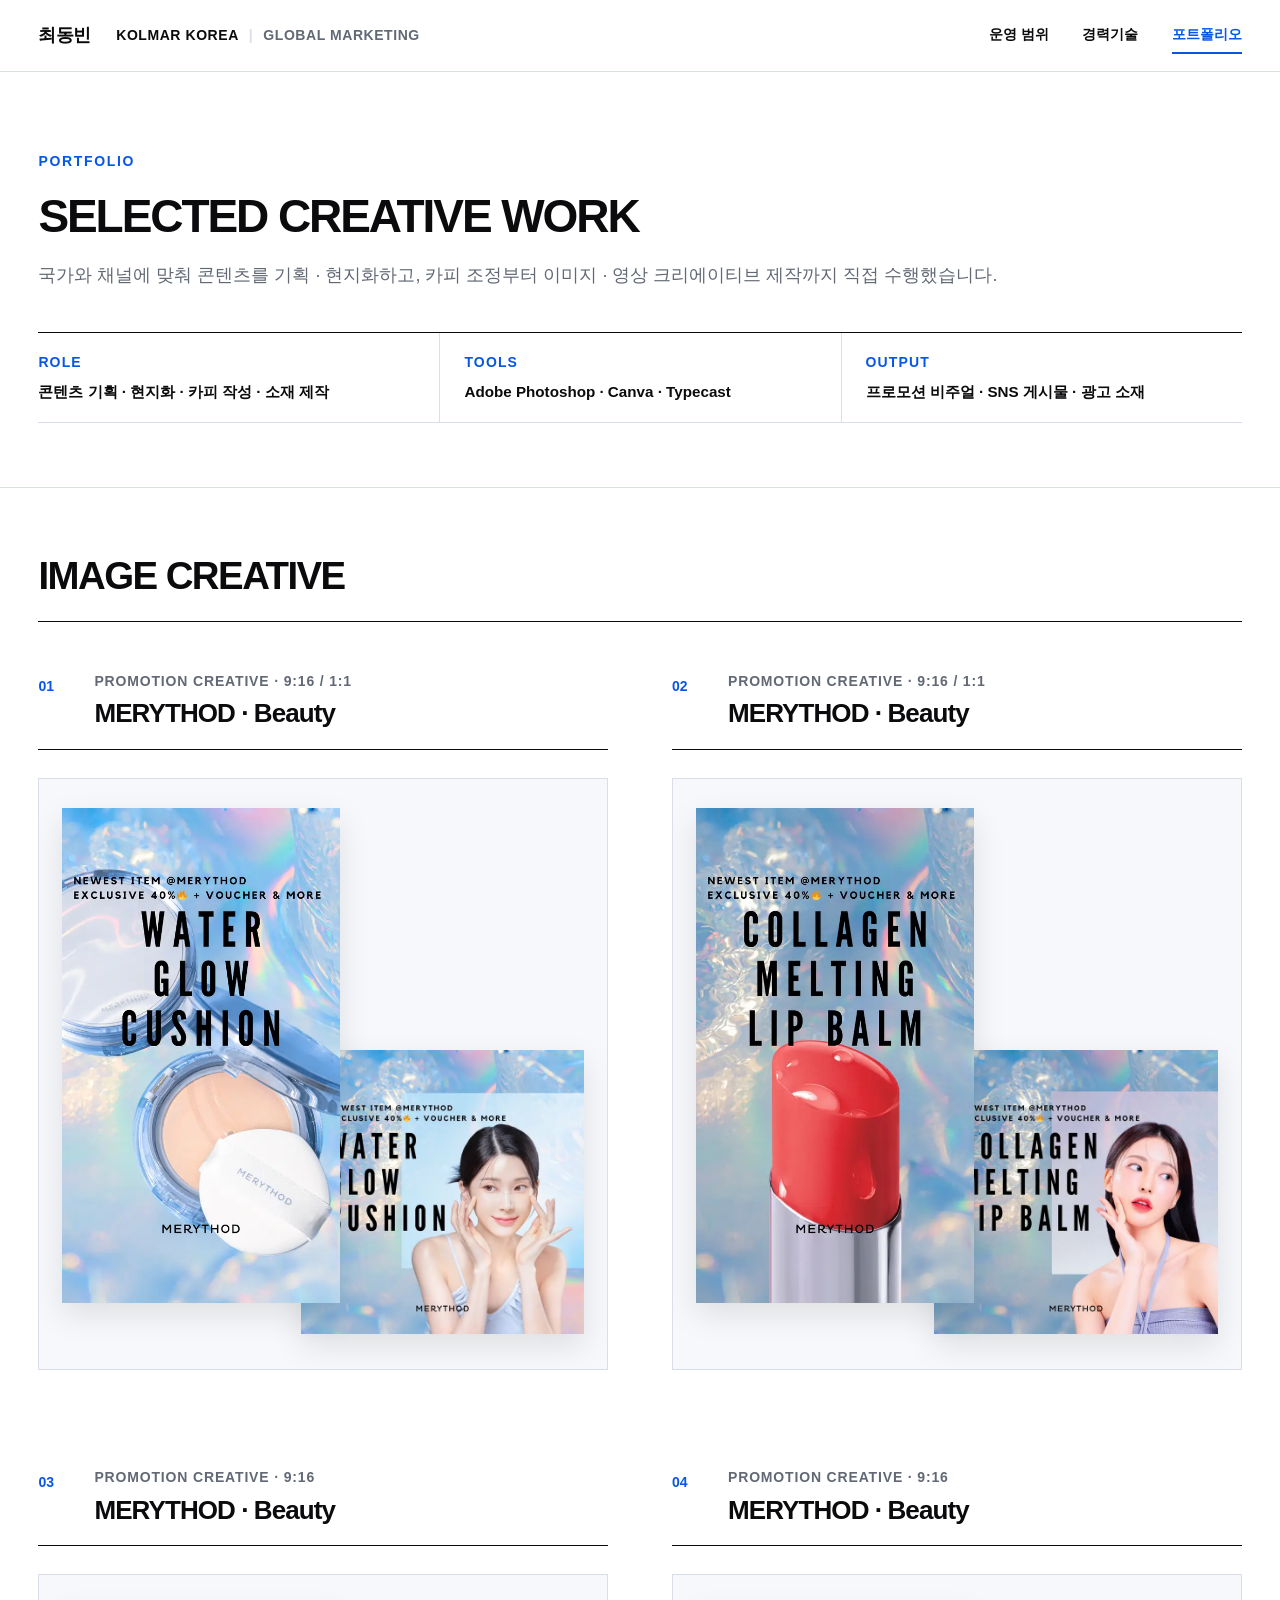
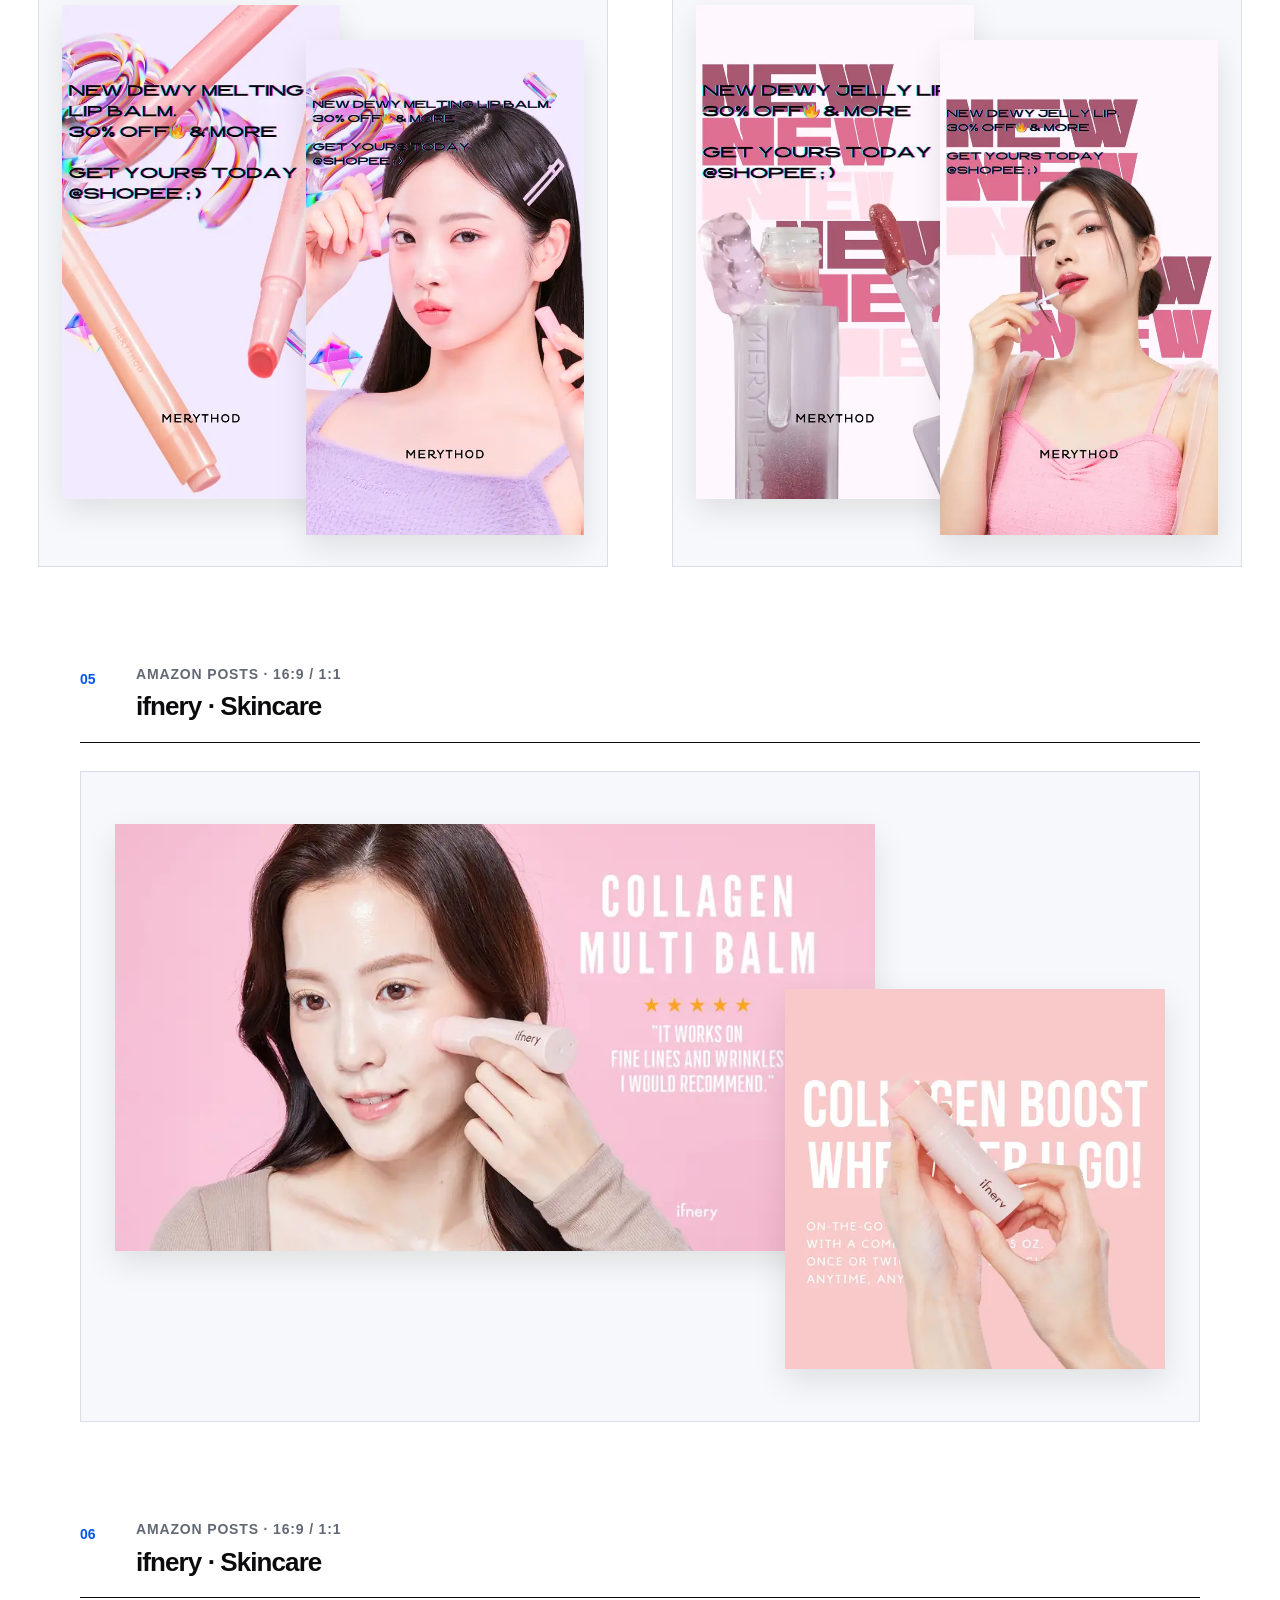
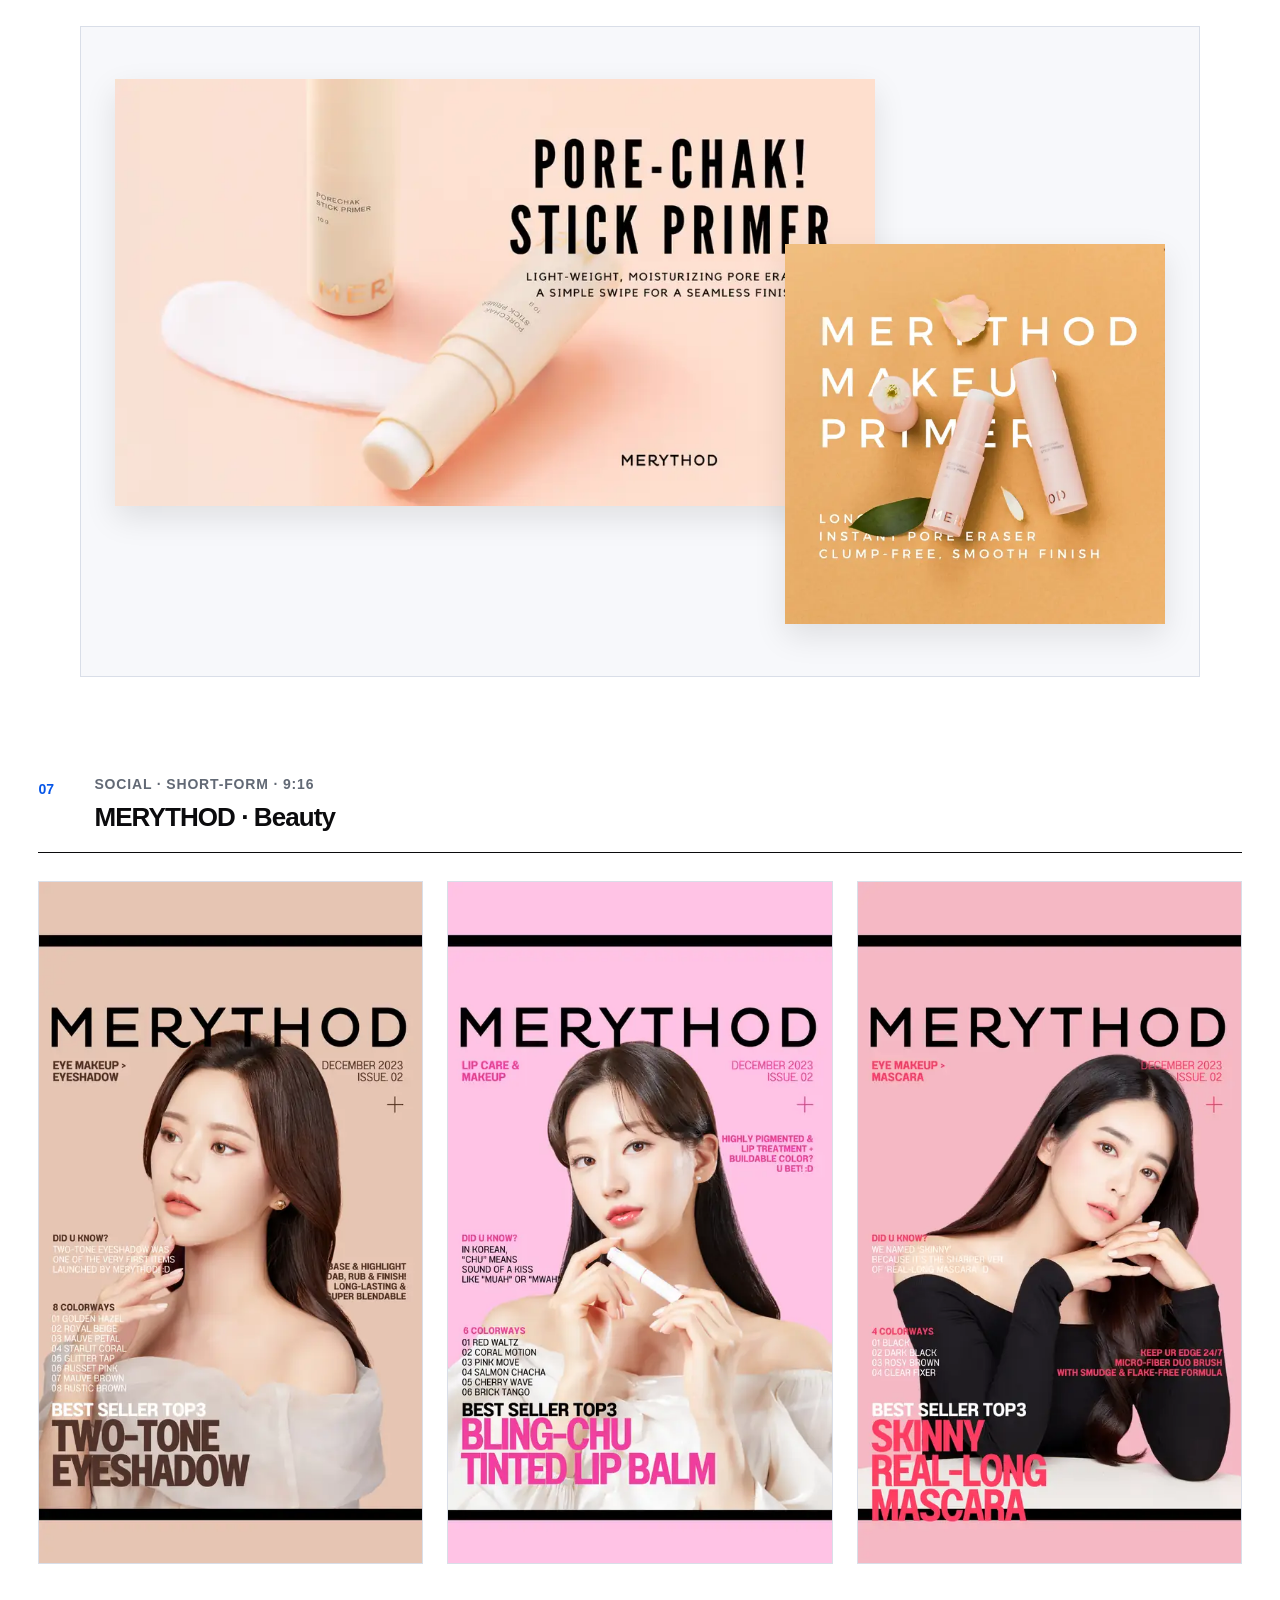
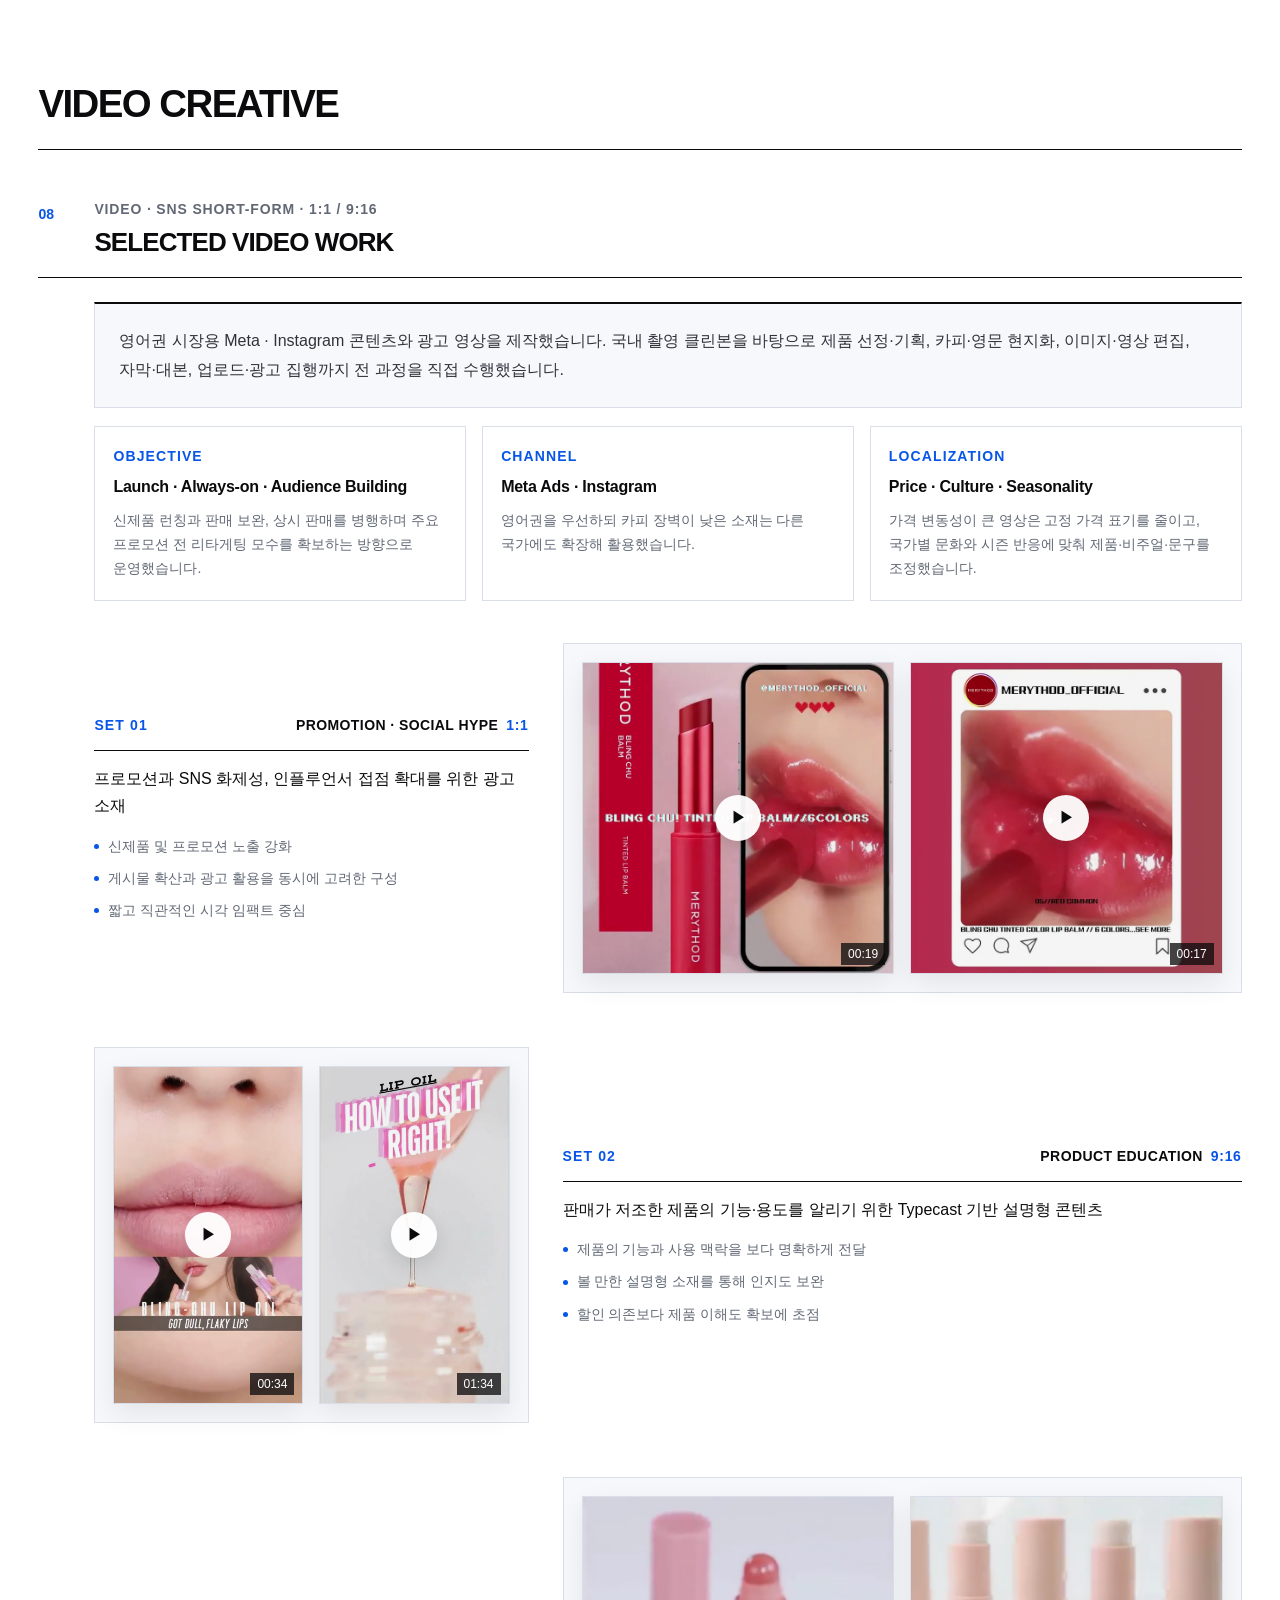
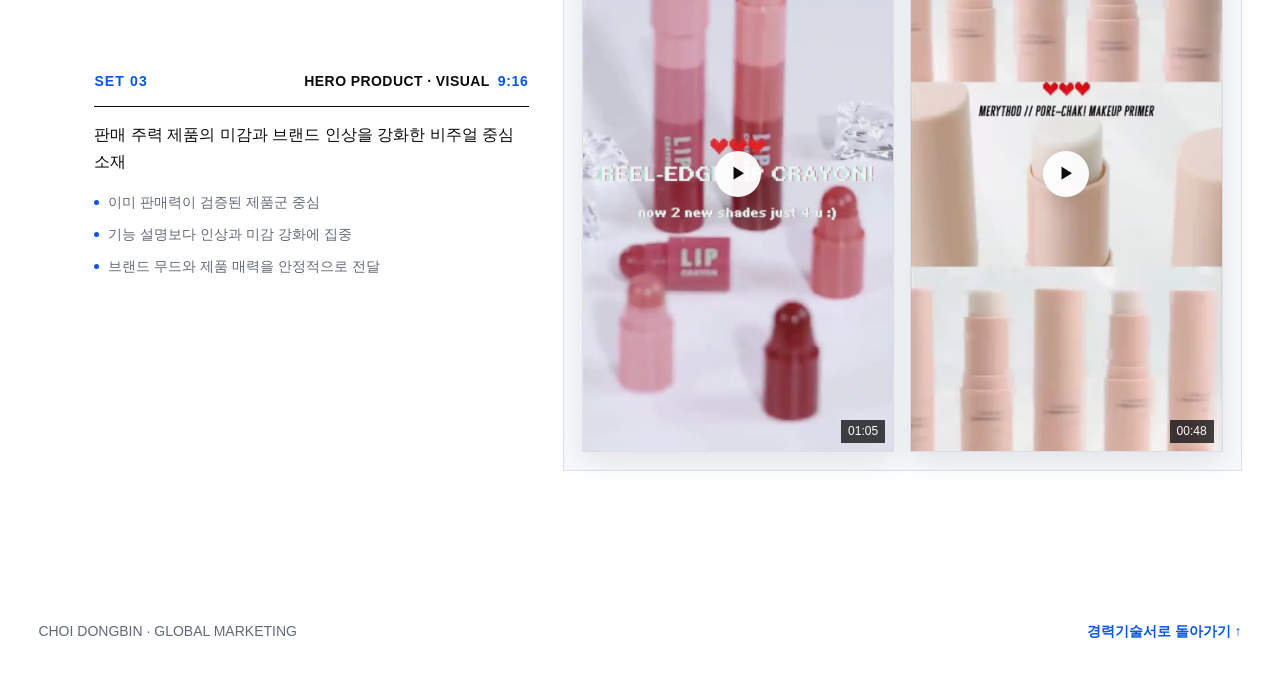
==== commit 88d095fb: "Tighten video portfolio intro copy" ====
--- a/portfolio.html
+++ b/portfolio.html
@@ -173,9 +173,9 @@
 
         <div class="video-intro-panel">
           <p class="video-lead">
-            영어권 시장을 중심으로 Meta · Instagram 게시물과 광고용 영상을 제작했습니다.
-            국내 촬영 클린본을 기반으로 제품 선정과 기획부터 카피, 영문 번역·현지화,
-            이미지·영상 편집, 자막·대본, 업로드와 광고 집행까지 전 과정을 직접 수행했습니다.
+            영어권 시장용 Meta · Instagram 콘텐츠와 광고 영상을 제작했습니다.
+            국내 촬영 클린본을 바탕으로 제품 선정·기획, 카피·영문 현지화, 이미지·영상 편집,
+            자막·대본, 업로드·광고 집행까지 전 과정을 직접 수행했습니다.
           </p>
 
           <div class="video-overview" aria-label="영상 크리에이티브 운영 맥락">
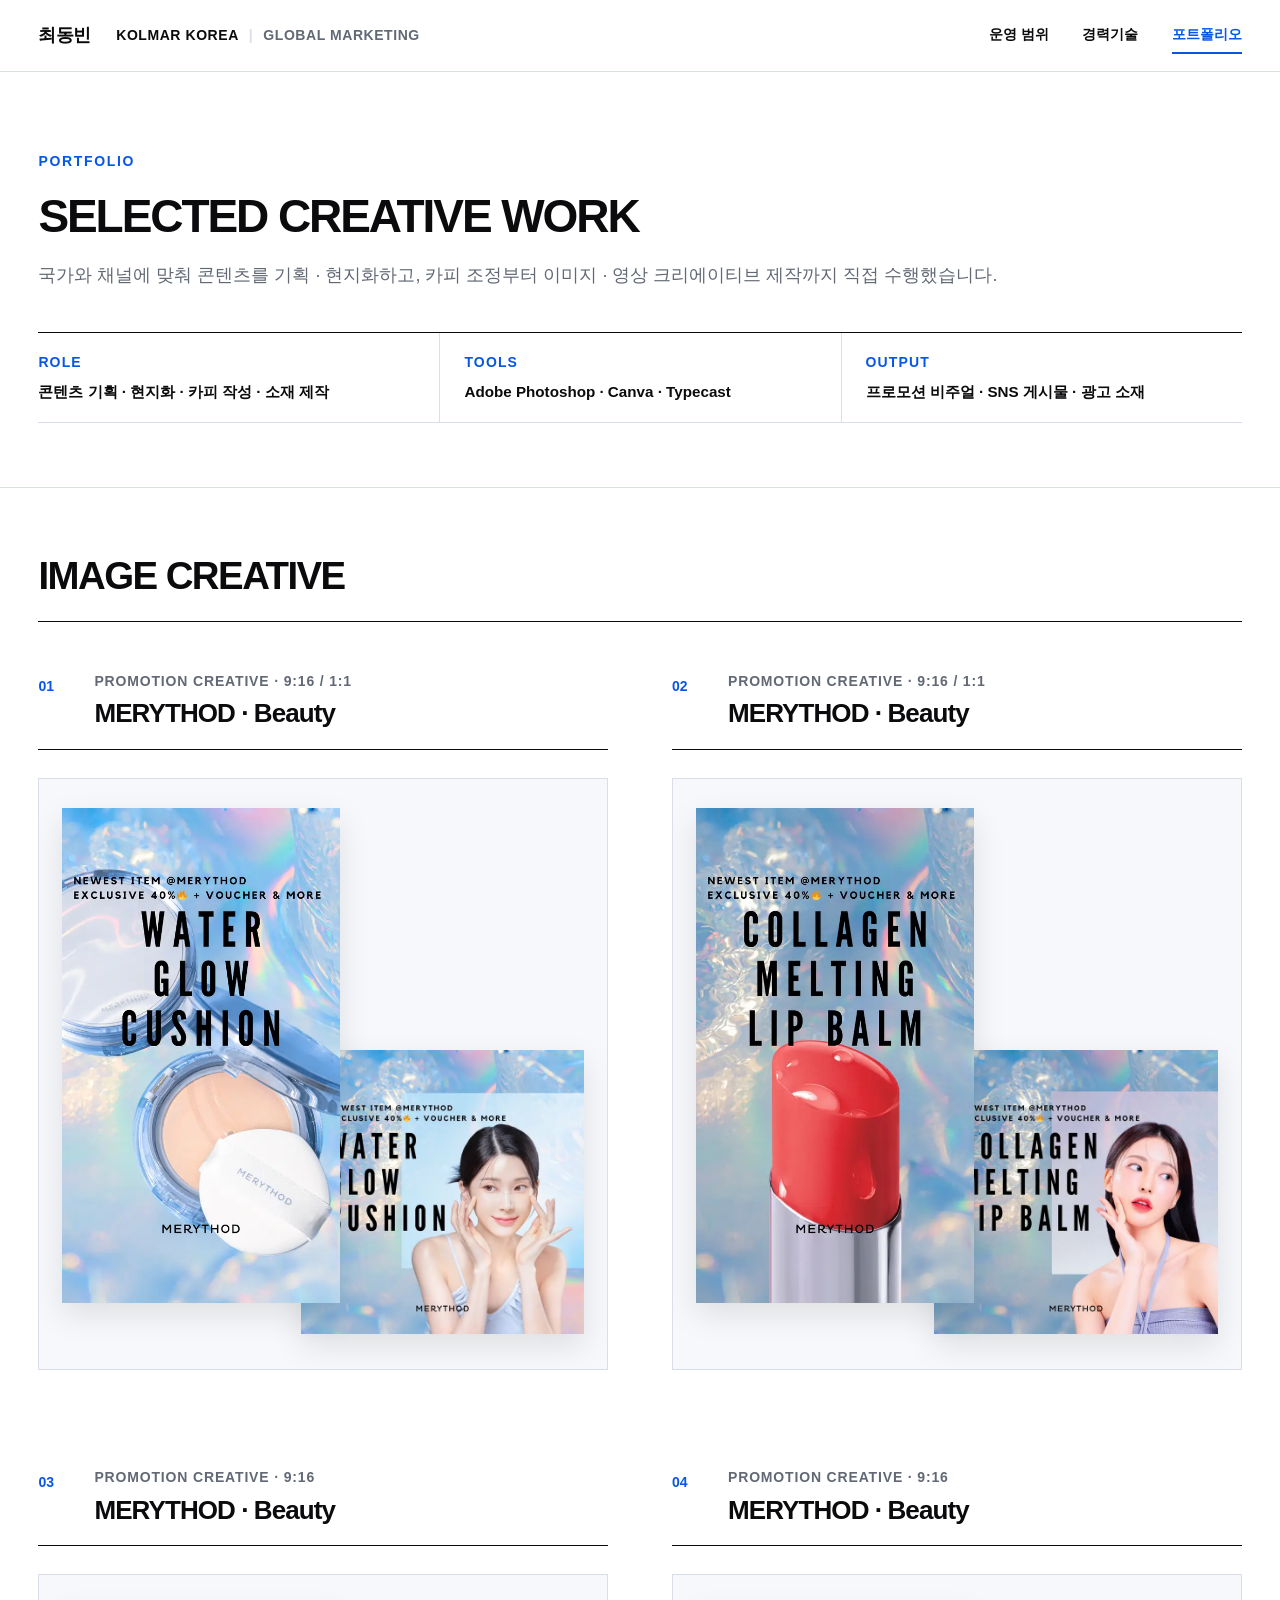
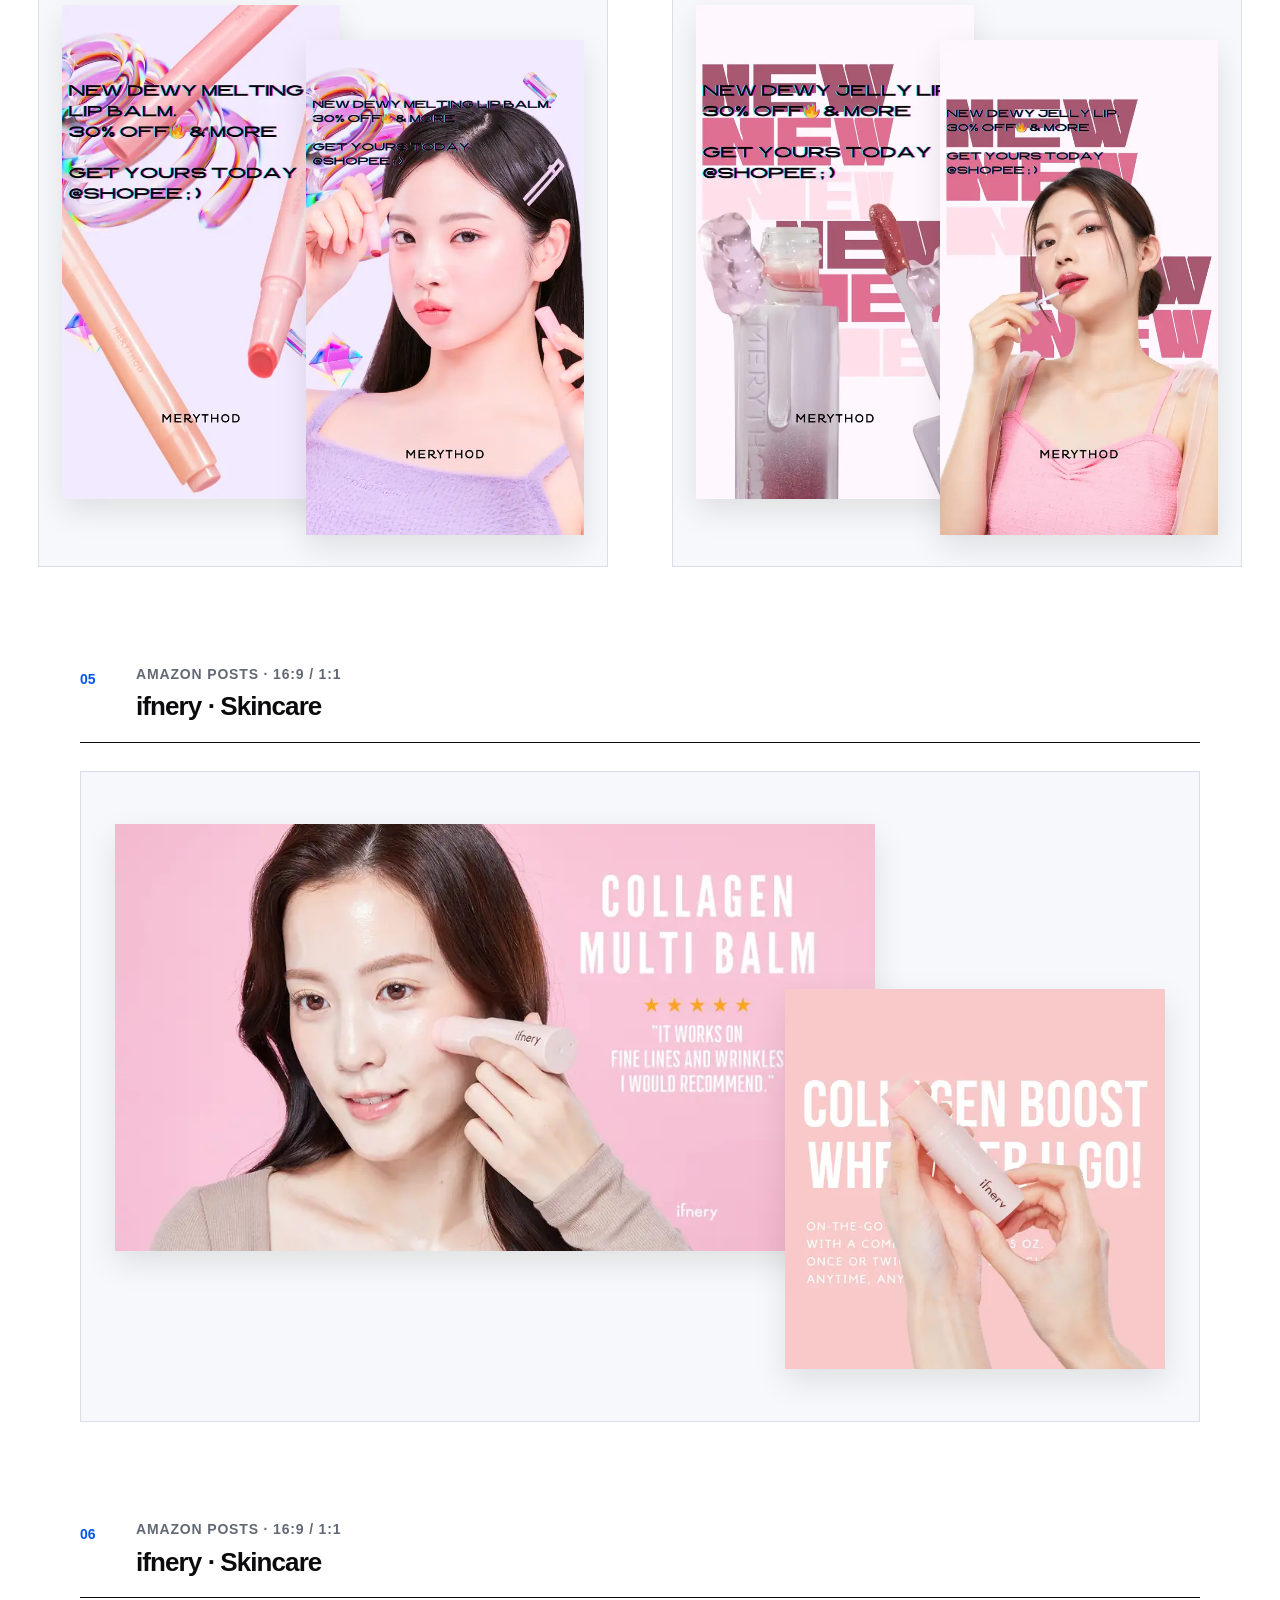
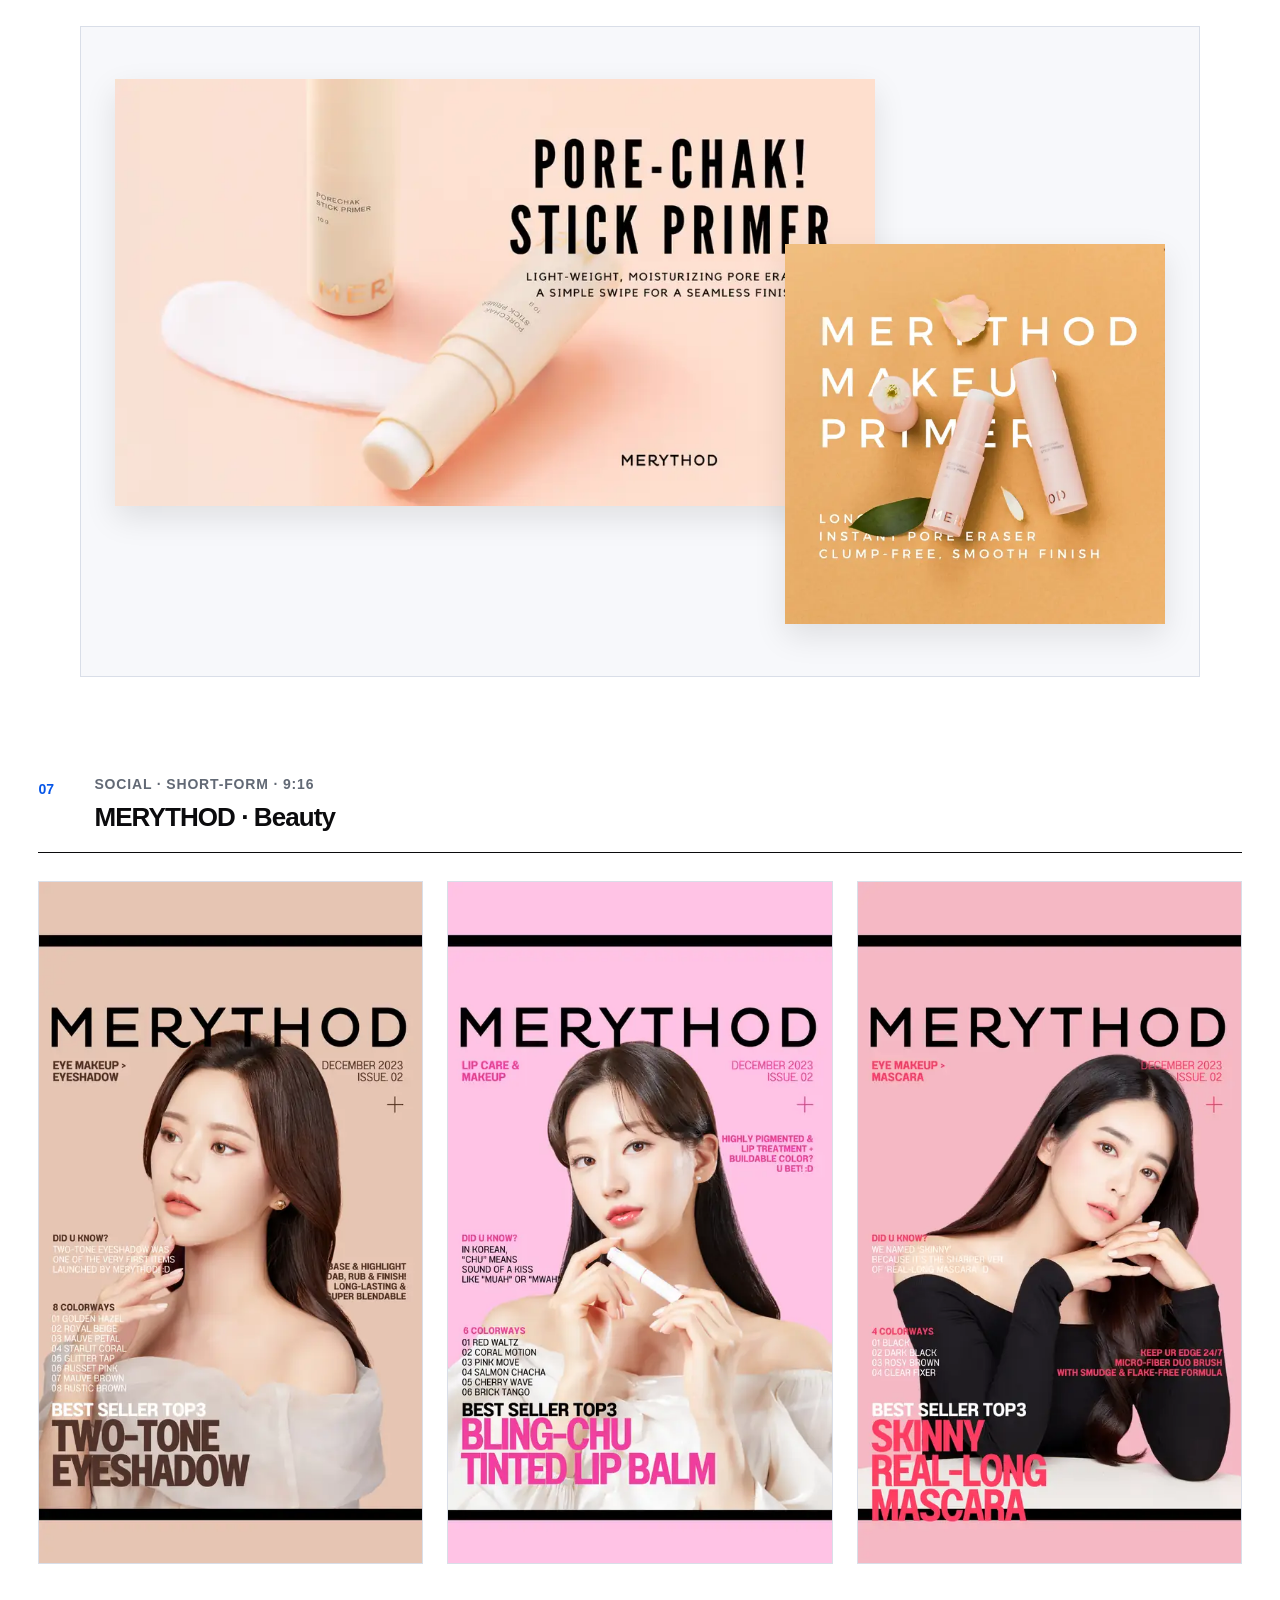
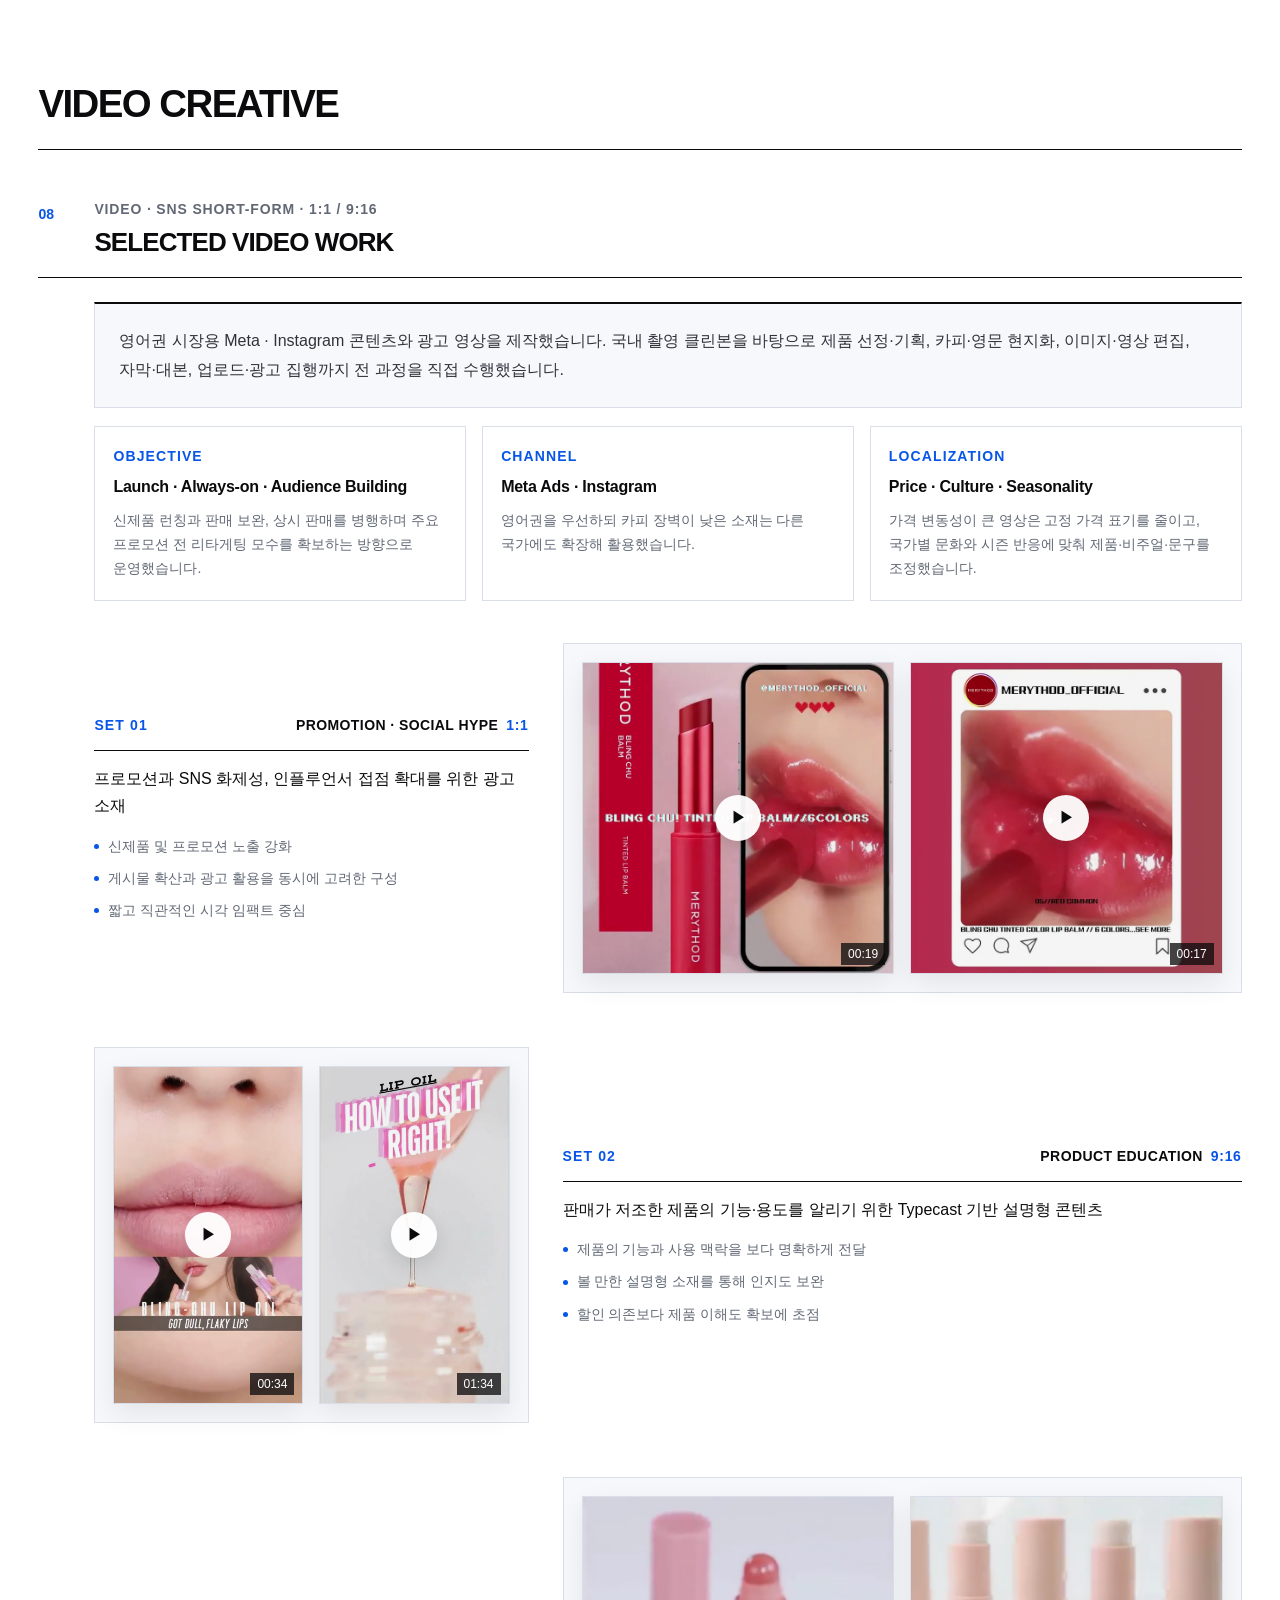
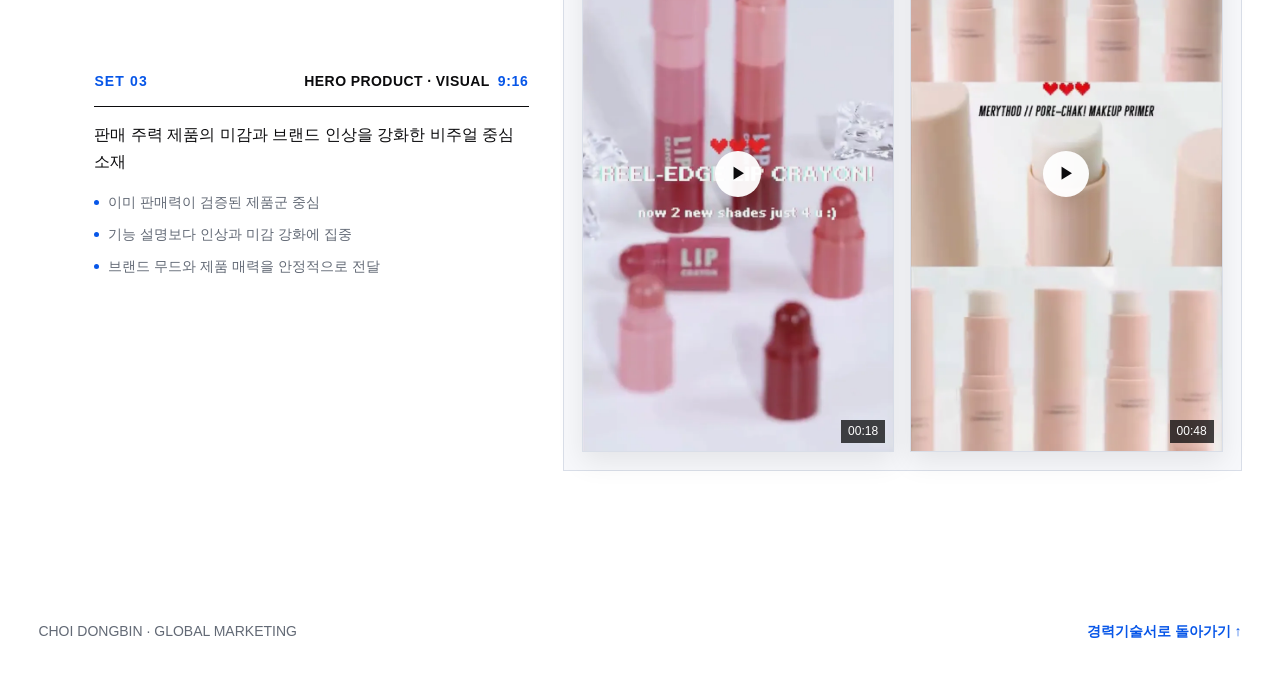
==== commit b3ce4460: "Polish lip crayon video ending" ====
--- a/portfolio.html
+++ b/portfolio.html
@@ -306,7 +306,7 @@
                 aria-label="비디오 세트 03 첫 번째 영상 재생">
                 <img src="assets/portfolio/video/merythod-lip-crayon-9x16.webp" alt="" loading="lazy" decoding="async" />
                 <span class="video-play" aria-hidden="true">▶</span>
-                <span class="video-duration">01:05</span>
+                <span class="video-duration">00:18</span>
               </button>
 
               <button class="video-card video-card--portrait" type="button"
